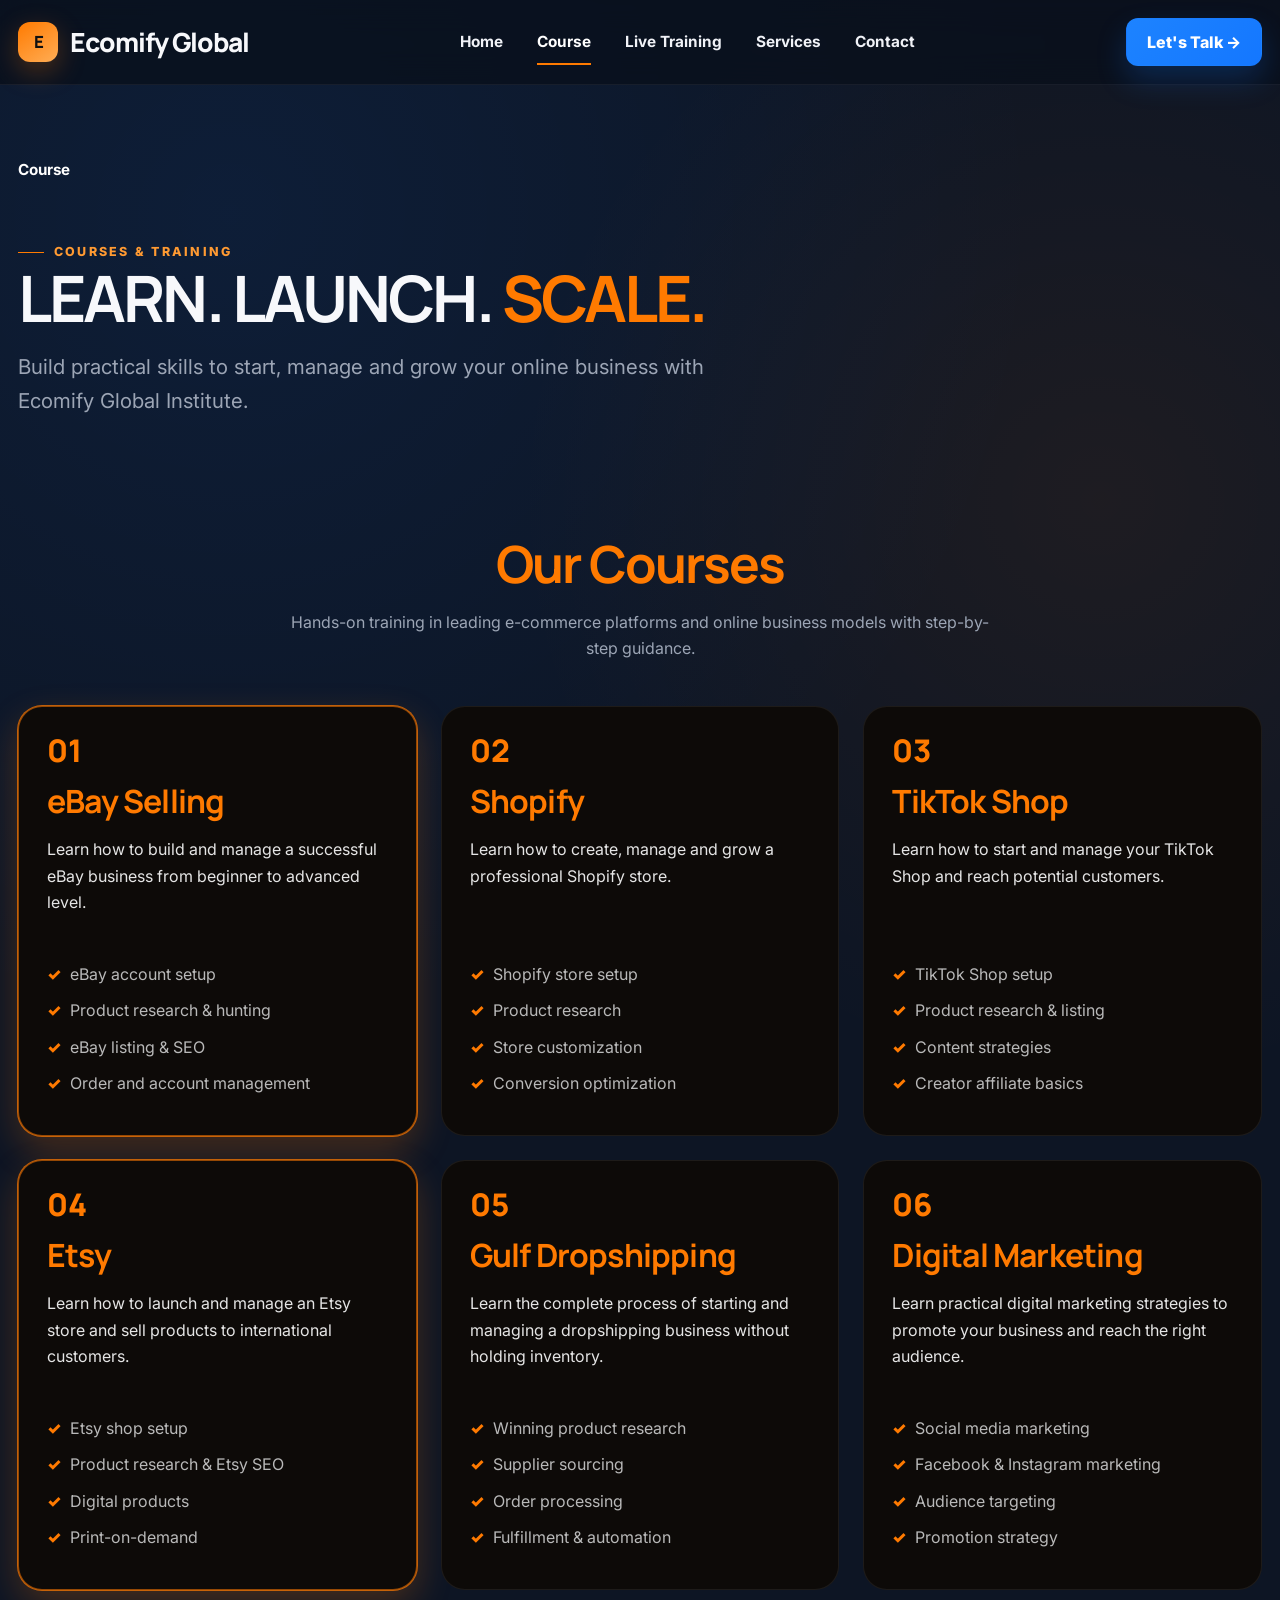
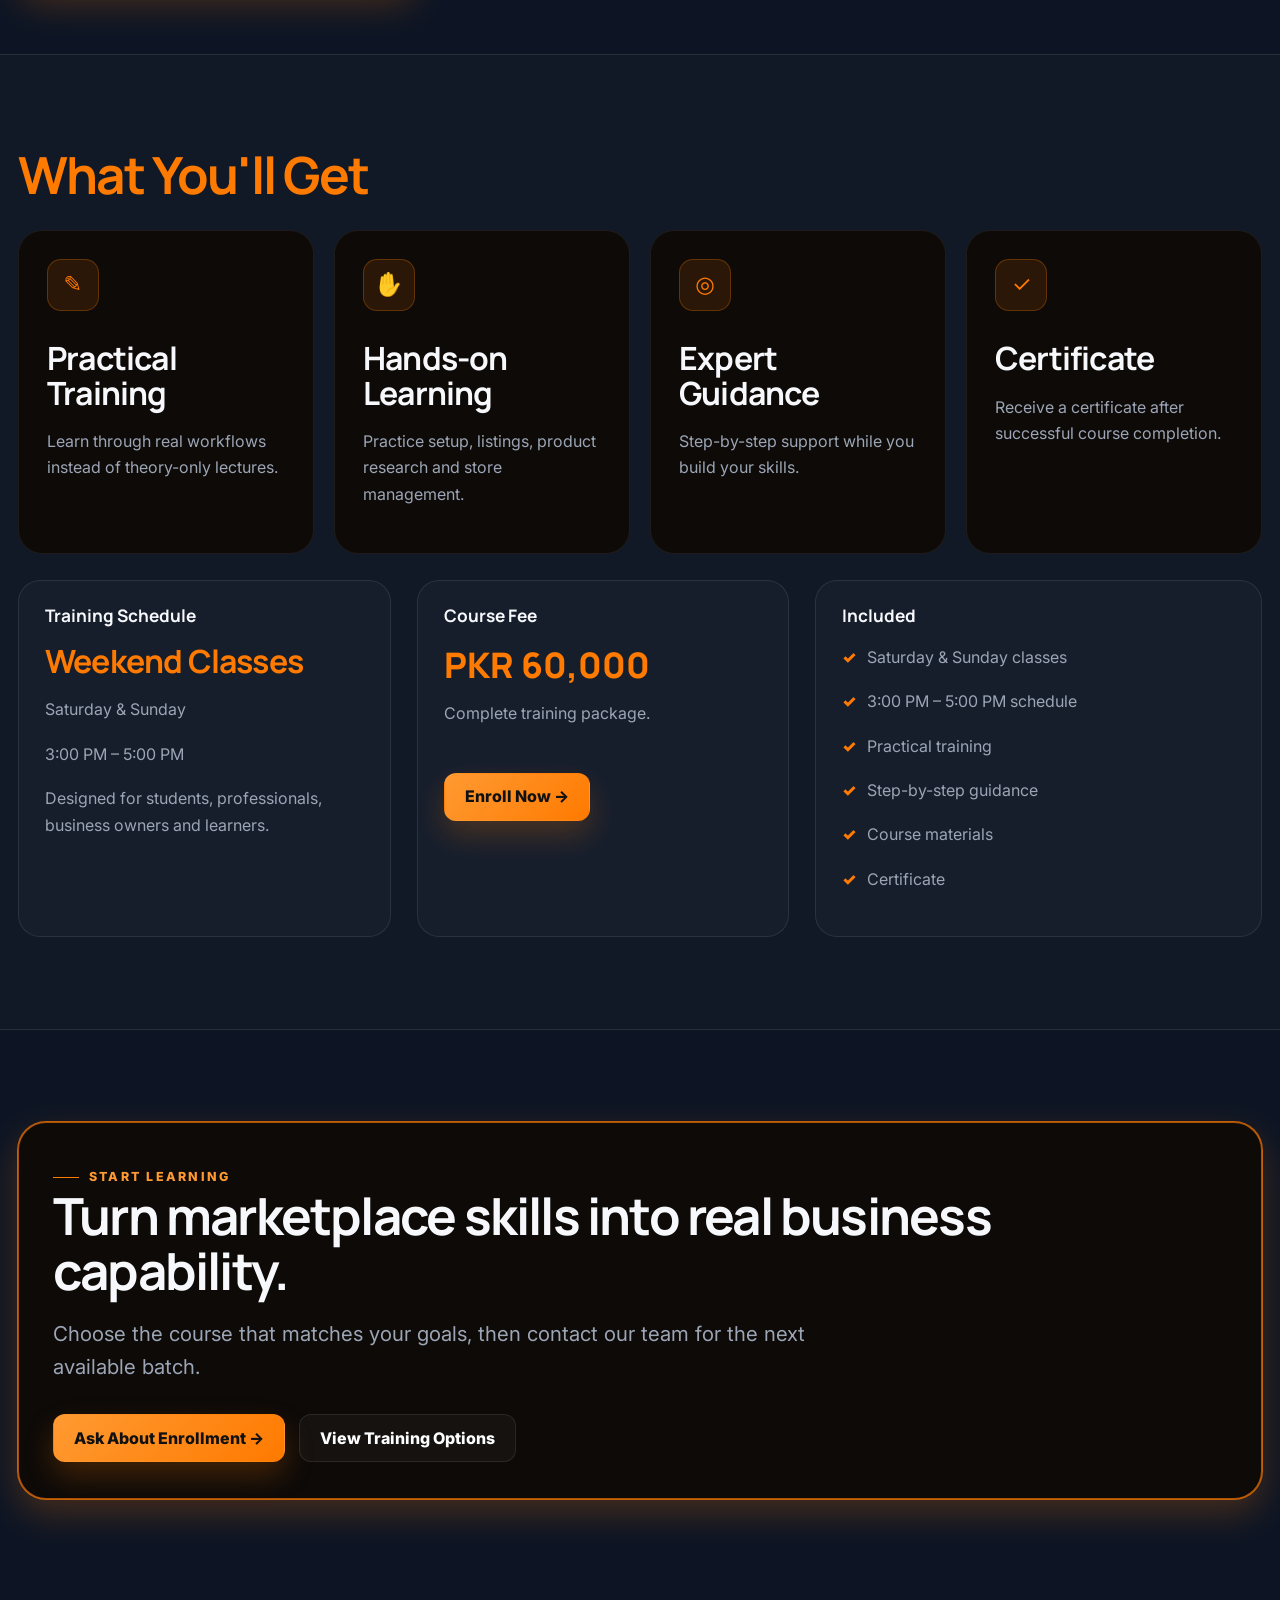
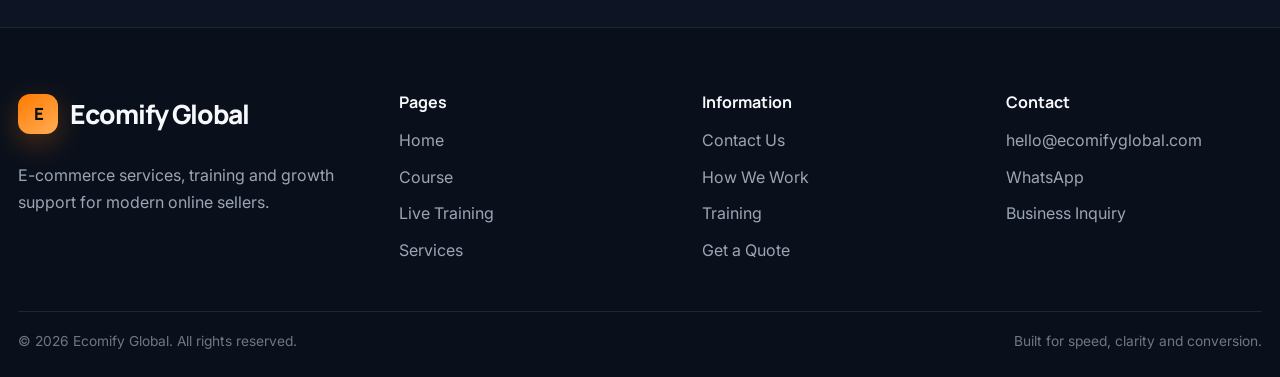
==== course.html @ 3033097c "Redesign Ecomify Global website" ====
<!DOCTYPE html>
<html lang="en">
<head>
  <meta charset="UTF-8" />
  <meta name="viewport" content="width=device-width, initial-scale=1.0" />
  <meta name="description" content="Practical e-commerce courses by Ecomify Global Institute covering eBay, Shopify, TikTok Shop, Etsy, Gulf dropshipping and digital marketing." />
  <title>Courses | Ecomify Global</title>
  <link rel="stylesheet" href="assets/css/style.css" />
</head>
<body>
  <header class="site-header">
    <div class="container navbar">
      <a class="brand" href="index.html"><span class="brand-mark">E</span><span>Ecomify Global</span></a>
      <nav class="nav-links" aria-label="Primary navigation">
        <a href="index.html">Home</a><a href="course.html">Course</a><a href="live-training.html">Live Training</a><a href="services.html">Services</a><a href="contact.html">Contact</a>
      </nav>
      <div class="header-cta"><a class="btn btn-primary" href="contact.html">Let's Talk →</a><button class="menu-toggle" aria-label="Open menu" aria-expanded="false"><span></span><span></span><span></span></button></div>
    </div>
  </header>

  <main>
    <section class="page-hero">
      <div class="container">
        <div class="page-title">Course</div>
        <div class="reveal"><span class="eyebrow">Courses & Training</span><h1>LEARN. LAUNCH. <span class="orange">SCALE.</span></h1><p class="lead">Build practical skills to start, manage and grow your online business with Ecomify Global Institute.</p></div>
      </div>
    </section>

    <section class="section tight">
      <div class="container">
        <div class="section-copy reveal"><h2 class="orange">Our Courses</h2><p>Hands-on training in leading e-commerce platforms and online business models with step-by-step guidance.</p></div>
        <div class="course-grid mt-3">
          <article class="course-card featured reveal"><div class="course-no">01</div><h3>eBay Selling</h3><p>Learn how to build and manage a successful eBay business from beginner to advanced level.</p><ul><li>eBay account setup</li><li>Product research & hunting</li><li>eBay listing & SEO</li><li>Order and account management</li></ul></article>
          <article class="course-card reveal"><div class="course-no">02</div><h3>Shopify</h3><p>Learn how to create, manage and grow a professional Shopify store.</p><ul><li>Shopify store setup</li><li>Product research</li><li>Store customization</li><li>Conversion optimization</li></ul></article>
          <article class="course-card reveal"><div class="course-no">03</div><h3>TikTok Shop</h3><p>Learn how to start and manage your TikTok Shop and reach potential customers.</p><ul><li>TikTok Shop setup</li><li>Product research & listing</li><li>Content strategies</li><li>Creator affiliate basics</li></ul></article>
          <article class="course-card featured reveal"><div class="course-no">04</div><h3>Etsy</h3><p>Learn how to launch and manage an Etsy store and sell products to international customers.</p><ul><li>Etsy shop setup</li><li>Product research & Etsy SEO</li><li>Digital products</li><li>Print-on-demand</li></ul></article>
          <article class="course-card reveal"><div class="course-no">05</div><h3>Gulf Dropshipping</h3><p>Learn the complete process of starting and managing a dropshipping business without holding inventory.</p><ul><li>Winning product research</li><li>Supplier sourcing</li><li>Order processing</li><li>Fulfillment & automation</li></ul></article>
          <article class="course-card reveal"><div class="course-no">06</div><h3>Digital Marketing</h3><p>Learn practical digital marketing strategies to promote your business and reach the right audience.</p><ul><li>Social media marketing</li><li>Facebook & Instagram marketing</li><li>Audience targeting</li><li>Promotion strategy</li></ul></article>
        </div>
      </div>
    </section>

    <section class="section soft">
      <div class="container">
        <div class="reveal"><h2 class="orange">What You'll Get</h2></div>
        <div class="benefit-grid mt-2">
          <article class="benefit-card reveal"><div class="card-icon">✎</div><h3>Practical Training</h3><p>Learn through real workflows instead of theory-only lectures.</p></article>
          <article class="benefit-card reveal"><div class="card-icon">✋</div><h3>Hands-on Learning</h3><p>Practice setup, listings, product research and store management.</p></article>
          <article class="benefit-card reveal"><div class="card-icon">◎</div><h3>Expert Guidance</h3><p>Step-by-step support while you build your skills.</p></article>
          <article class="benefit-card reveal"><div class="card-icon">✓</div><h3>Certificate</h3><p>Receive a certificate after successful course completion.</p></article>
        </div>

        <div class="training-summary">
          <div class="summary-block reveal"><h4>Training Schedule</h4><h3 class="orange">Weekend Classes</h3><p>Saturday & Sunday</p><p>3:00 PM – 5:00 PM</p><p>Designed for students, professionals, business owners and learners.</p></div>
          <div class="summary-block reveal"><h4>Course Fee</h4><strong class="price">PKR 60,000</strong><p>Complete training package.</p><a class="btn btn-orange mt-2" href="contact.html">Enroll Now →</a></div>
          <div class="summary-block reveal"><h4>Included</h4><ul class="summary-list"><li>Saturday & Sunday classes</li><li>3:00 PM – 5:00 PM schedule</li><li>Practical training</li><li>Step-by-step guidance</li><li>Course materials</li><li>Certificate</li></ul></div>
        </div>
      </div>
    </section>

    <section class="section">
      <div class="container service-intro reveal"><span class="eyebrow">Start Learning</span><h2>Turn marketplace skills into real business capability.</h2><p class="lead">Choose the course that matches your goals, then contact our team for the next available batch.</p><div class="hero-actions"><a class="btn btn-orange" href="contact.html">Ask About Enrollment →</a><a class="btn btn-ghost" href="live-training.html">View Training Options</a></div></div>
    </section>
  </main>

  <footer class="site-footer"><div class="container"><div class="footer-grid"><div class="footer-brand"><a class="brand" href="index.html"><span class="brand-mark">E</span><span>Ecomify Global</span></a><p class="mt-2">E-commerce services, training and growth support for modern online sellers.</p></div><div><h4 class="footer-title">Pages</h4><div class="footer-links"><a href="index.html">Home</a><a href="course.html">Course</a><a href="live-training.html">Live Training</a><a href="services.html">Services</a></div></div><div><h4 class="footer-title">Information</h4><div class="footer-links"><a href="contact.html">Contact Us</a><a href="services.html">How We Work</a><a href="course.html">Training</a><a href="contact.html">Get a Quote</a></div></div><div><h4 class="footer-title">Contact</h4><div class="footer-links"><a data-email href="#">hello@ecomifyglobal.com</a><a data-whatsapp href="#">WhatsApp</a><a href="contact.html">Business Inquiry</a></div></div></div><div class="footer-bottom"><span>© <span data-year></span> Ecomify Global. All rights reserved.</span><span>Built for speed, clarity and conversion.</span></div></div></footer>
  <button class="back-top" aria-label="Back to top">↑</button>
  <script src="assets/js/script.js"></script>
</body>
</html>
---- assets/css/style.css ----
@import url('https://fonts.googleapis.com/css2?family=Inter:wght@400;500;600;700;800&family=Manrope:wght@500;600;700;800&display=swap');

:root {
  --bg: #0d1524;
  --bg-2: #111b2d;
  --surface: #141e31;
  --surface-2: #0f0c09;
  --surface-3: #1d2637;
  --text: #f7f8fb;
  --muted: #9ca5b5;
  --muted-2: #6f7785;
  --line: rgba(255, 255, 255, 0.09);
  --orange: #ff7a00;
  --orange-2: #ff9a32;
  --blue: #1477ff;
  --blue-2: #0f5fd5;
  --success: #24c875;
  --radius: 26px;
  --radius-sm: 16px;
  --shadow: 0 22px 60px rgba(0, 0, 0, 0.28);
  --glow: 0 0 0 1px rgba(255,122,0,.72), 0 14px 36px rgba(255,122,0,.24);
  --max: 1280px;
}

* { box-sizing: border-box; }
html { scroll-behavior: smooth; }
body {
  margin: 0;
  font-family: 'Inter', system-ui, -apple-system, BlinkMacSystemFont, 'Segoe UI', sans-serif;
  color: var(--text);
  background:
    radial-gradient(circle at 18% 6%, rgba(20,119,255,.09), transparent 23%),
    radial-gradient(circle at 86% 14%, rgba(255,122,0,.07), transparent 18%),
    var(--bg);
  line-height: 1.65;
  overflow-x: hidden;
}

body.menu-open { overflow: hidden; }
img { max-width: 100%; display: block; }
a { color: inherit; text-decoration: none; }
button, input, textarea, select { font: inherit; }
button { cursor: pointer; }

::selection { background: var(--orange); color: #111; }

.container { width: min(calc(100% - 36px), var(--max)); margin: 0 auto; }
.section { padding: 92px 0; position: relative; }
.section.tight { padding: 64px 0; }
.section.dark { background: #0a0b0d; }
.section.soft { background: rgba(255,255,255,.015); border-block: 1px solid var(--line); }

.eyebrow {
  display: inline-flex;
  align-items: center;
  gap: 10px;
  color: var(--orange-2);
  text-transform: uppercase;
  letter-spacing: .18em;
  font-weight: 800;
  font-size: .78rem;
}
.eyebrow::before { content: ''; width: 26px; height: 1px; background: var(--orange); }

h1,h2,h3,h4 { font-family: 'Manrope', sans-serif; margin: 0 0 18px; line-height: 1.08; }
h1 { font-size: clamp(3rem, 6vw, 6rem); letter-spacing: -.045em; }
h2 { font-size: clamp(2.25rem, 4vw, 4.3rem); letter-spacing: -.035em; }
h3 { font-size: clamp(1.5rem, 2.5vw, 2.3rem); letter-spacing: -.025em; }
h4 { font-size: 1.08rem; }
p { margin: 0 0 18px; color: var(--muted); }
.lead { font-size: clamp(1.05rem, 1.6vw, 1.35rem); max-width: 760px; }
.section-copy { max-width: 720px; margin: 0 auto; text-align: center; }
.section-copy p { margin-inline: auto; }
.section-copy .eyebrow { margin-bottom: 18px; }

/* Header */
.site-header {
  position: sticky;
  top: 0;
  z-index: 1000;
  backdrop-filter: blur(16px);
  background: rgba(9, 16, 28, .78);
  border-bottom: 1px solid rgba(255,255,255,.055);
}
.navbar {
  min-height: 84px;
  display: flex;
  align-items: center;
  justify-content: space-between;
  gap: 28px;
}
.brand { display: inline-flex; align-items: center; gap: 12px; font: 800 1.65rem/1 'Manrope', sans-serif; letter-spacing: -.04em; }
.brand-mark {
  width: 40px; height: 40px; border-radius: 12px;
  display: grid; place-items: center;
  background: linear-gradient(145deg, var(--orange), #ffad55);
  color: #101010; font-size: 1.05rem; font-weight: 900;
  box-shadow: 0 9px 28px rgba(255,122,0,.28);
}
.nav-links { display: flex; align-items: center; gap: 34px; }
.nav-links a { color: #f0f2f7; font-weight: 700; font-size: .96rem; position: relative; }
.nav-links a::after {
  content:''; position:absolute; left:0; right:100%; bottom:-10px; height:2px; background:var(--orange); transition:.25s ease;
}
.nav-links a:hover::after, .nav-links a.active::after { right:0; }
.nav-links a.active { color: #fff; }
.header-cta { display:flex; align-items:center; gap:12px; }
.menu-toggle { display:none; width:44px; height:44px; border-radius:12px; border:1px solid var(--line); background:rgba(255,255,255,.04); color:#fff; }
.menu-toggle span { display:block; width:20px; height:2px; background:#fff; margin:4px auto; transition:.25s; }

.btn {
  min-height: 48px;
  padding: 0 20px;
  border-radius: 12px;
  border: 1px solid transparent;
  display: inline-flex;
  align-items: center;
  justify-content: center;
  gap: 10px;
  font-weight: 800;
  transition: transform .2s ease, box-shadow .2s ease, border-color .2s ease, background .2s ease;
}
.btn:hover { transform: translateY(-2px); }
.btn-primary { background: linear-gradient(135deg, #1d83ff, var(--blue)); color: #fff; box-shadow: 0 14px 30px rgba(20,119,255,.22); }
.btn-primary:hover { box-shadow: 0 18px 36px rgba(20,119,255,.3); }
.btn-orange { background: linear-gradient(135deg, var(--orange-2), var(--orange)); color:#111; box-shadow: 0 14px 30px rgba(255,122,0,.22); }
.btn-ghost { border-color: var(--line); background: rgba(255,255,255,.035); color:#fff; }
.btn-ghost:hover { border-color: rgba(255,122,0,.45); }

/* Hero */
.hero { padding: 96px 0 84px; position: relative; overflow: hidden; }
.hero::before {
  content:''; position:absolute; inset:auto -8% 12% auto; width:420px; height:420px; border-radius:50%;
  background: radial-gradient(circle, rgba(255,122,0,.16), rgba(255,122,0,0) 68%); pointer-events:none;
}
.hero-grid { display:grid; grid-template-columns: 1.05fr .95fr; align-items:center; gap:60px; }
.hero h1 span { color: var(--orange); }
.hero-actions { display:flex; flex-wrap:wrap; gap:14px; margin-top:30px; }
.hero-badges { display:flex; flex-wrap:wrap; gap:12px; margin-top:30px; }
.pill { border:1px solid var(--line); background:rgba(255,255,255,.035); border-radius:999px; padding:8px 13px; color:#cfd5df; font-size:.88rem; }
.hero-visual {
  position:relative; min-height:500px; border-radius:32px; overflow:hidden;
  background: linear-gradient(145deg, #111a29 0%, #0b1019 65%, #17100a 100%);
  border:1px solid rgba(255,255,255,.08); box-shadow:var(--shadow);
}
.hero-visual::after { content:''; position:absolute; inset:auto auto -120px -100px; width:320px; height:320px; background:radial-gradient(circle, rgba(20,119,255,.28), transparent 66%); }
.dashboard-shell { position:absolute; inset:48px 42px; border-radius:20px; background:#08111f; border:1px solid rgba(255,255,255,.08); padding:18px; transform:perspective(900px) rotateY(-6deg) rotateX(2deg); box-shadow:0 28px 70px rgba(0,0,0,.45); }
.dash-top { display:flex; align-items:center; justify-content:space-between; gap:12px; margin-bottom:18px; }
.dots { display:flex; gap:6px; }.dots i { width:7px; height:7px; border-radius:50%; background:#26354b; }.dots i:first-child{background:var(--orange)}
.dash-search { width:50%; height:28px; border-radius:8px; background:#0d1b2d; }
.dash-grid { display:grid; grid-template-columns: repeat(4,1fr); gap:10px; margin-bottom:12px; }
.metric { background:#0d1b2d; border:1px solid rgba(255,255,255,.05); border-radius:12px; padding:12px; }
.metric b { display:block; font-size:1rem; margin-bottom:5px; }.metric small{color:#7f8da3;font-size:.7rem}.metric strong{font-size:1.4rem}.metric:nth-child(1) strong{color:#ffb056}.metric:nth-child(2) strong{color:#58a1ff}.metric:nth-child(3) strong{color:#be82ff}.metric:nth-child(4) strong{color:#54d999}
.chart-row { display:grid; grid-template-columns:1.5fr .9fr; gap:12px; }
.chart-panel { background:#0d1b2d; border:1px solid rgba(255,255,255,.05); border-radius:14px; min-height:160px; padding:16px; position:relative; overflow:hidden; }
.bars { display:flex; align-items:flex-end; gap:8px; height:110px; padding-top:15px; }
.bars span { width:100%; border-radius:6px 6px 0 0; background:linear-gradient(180deg, #ff9f35, #7e4719); opacity:.94; }
.bars span:nth-child(1){height:34%}.bars span:nth-child(2){height:48%}.bars span:nth-child(3){height:60%}.bars span:nth-child(4){height:42%}.bars span:nth-child(5){height:78%}.bars span:nth-child(6){height:68%}.bars span:nth-child(7){height:88%}.bars span:nth-child(8){height:72%}
.ring { width:104px; height:104px; margin:20px auto 0; border-radius:50%; background:conic-gradient(var(--blue) 0 58%, var(--orange) 58% 78%, #26354b 78%); display:grid; place-items:center; }
.ring::after { content:'76%'; width:72px; height:72px; border-radius:50%; background:#0d1b2d; display:grid; place-items:center; font-weight:800; }

/* Cards and grids */
.grid-2 { display:grid; grid-template-columns:repeat(2,1fr); gap:26px; }
.grid-3 { display:grid; grid-template-columns:repeat(3,1fr); gap:24px; }
.grid-4 { display:grid; grid-template-columns:repeat(4,1fr); gap:22px; }
.card { border:1px solid rgba(255,255,255,.075); background:rgba(13,16,21,.72); border-radius:var(--radius); padding:28px; box-shadow:0 12px 34px rgba(0,0,0,.16); transition:.28s ease; }
.card:hover { transform:translateY(-6px); border-color:rgba(255,122,0,.34); }
.card.glow { box-shadow:var(--glow); border-color:rgba(255,122,0,.6); }
.card-icon { width:52px; height:52px; border-radius:14px; background:rgba(255,122,0,.12); border:1px solid rgba(255,122,0,.28); display:grid; place-items:center; color:var(--orange); font-size:1.4rem; margin-bottom:22px; }
.card-num { color:var(--orange); font-weight:900; font-size:1.85rem; font-family:'Manrope',sans-serif; }

/* Stats */
.stats-row { display:grid; grid-template-columns:repeat(3,1fr); gap:18px; margin-top:28px; }
.stat-box { background:linear-gradient(145deg,#0a3a58,#0b3048); border:1px solid rgba(20,119,255,.45); border-radius:16px; padding:28px 20px; text-align:center; }
.stat-box strong { font:800 2.25rem/1 'Manrope', sans-serif; display:block; margin-bottom:8px; }.stat-box span{color:#dce5ef}

/* Services */
.service-intro {
  background:#0d0a08; border:1px solid rgba(255,122,0,.65); border-radius:28px; padding:36px 34px; box-shadow:var(--glow); margin-bottom:36px;
}
.service-columns { display:grid; grid-template-columns:repeat(3,1fr); gap:42px 44px; }
.service-col h3 { font-size:2rem; margin-bottom:14px; }
.check-list { list-style:none; padding:0; margin:26px 0 0; }
.check-list li { position:relative; padding-left:24px; margin:9px 0; color:#e7e9ee; }
.check-list li::before { content:''; width:10px; height:10px; background:var(--orange); border-radius:50%; position:absolute; left:0; top:.55em; box-shadow:0 0 14px rgba(255,122,0,.3); }
.process-grid { display:grid; grid-template-columns:repeat(4,1fr); gap:20px; margin-top:48px; }
.process-card { min-height:190px; background:#0b0908; border:1px solid rgba(255,255,255,.08); border-radius:24px; padding:24px; }
.process-card.featured { box-shadow:var(--glow); border-color:rgba(255,122,0,.52); }

/* Course cards */
.course-grid { display:grid; grid-template-columns:repeat(3,1fr); gap:24px; }
.course-card { min-height:430px; display:flex; flex-direction:column; background:#0d0a08; border:1px solid rgba(255,255,255,.07); border-radius:24px; padding:28px; }
.course-card.featured { box-shadow:var(--glow); border-color:rgba(255,122,0,.56); }
.course-card .course-no { color:var(--orange); font:800 1.95rem/1 'Manrope',sans-serif; margin-bottom:18px; }
.course-card h3 { color:var(--orange); font-size:2rem; }
.course-card p { color:#e5e5e5; margin-bottom:22px; }
.course-card ul { list-style:none; padding:0; margin:auto 0 0; }
.course-card li { color:#b9b9b9; margin:10px 0; padding-left:23px; position:relative; }
.course-card li::before { content:'✓'; position:absolute; left:0; color:var(--orange); font-weight:900; }
.benefit-grid { display:grid; grid-template-columns:repeat(4,1fr); gap:20px; }
.benefit-card { background:#0d0a08; border:1px solid rgba(255,255,255,.07); border-radius:24px; padding:28px; min-height:190px; }
.benefit-card .card-icon { margin-bottom:30px; }
.training-summary { display:grid; grid-template-columns:1fr 1fr 1.2fr; gap:26px; margin-top:26px; }
.summary-block { padding:26px; border-radius:22px; background:rgba(255,255,255,.025); border:1px solid var(--line); }
.summary-block strong.price { display:block; color:var(--orange); font:800 2.2rem/1.2 'Manrope',sans-serif; margin:12px 0 14px; }
.summary-list { list-style:none; padding:0; margin:0; }
.summary-list li { margin:18px 0; color:var(--muted); position:relative; padding-left:25px; }.summary-list li::before{content:'✓';position:absolute;left:0;color:var(--orange);font-weight:900}

/* Live training */
.training-hero-box { background:#070707; border:1px solid rgba(255,255,255,.08); border-radius:24px; padding:22px 28px; box-shadow:0 18px 44px rgba(0,0,0,.2); margin-top:40px; }
.training-hero-box h2 { color:var(--orange); font-size:clamp(2rem,4vw,3.6rem); max-width:700px; margin:0; }
.price-grid { display:grid; grid-template-columns:repeat(3,1fr); gap:20px; margin-top:34px; }
.price-card { min-height:400px; display:flex; flex-direction:column; background:#0d0a08; border:1px solid rgba(255,255,255,.08); border-radius:24px; padding:28px; }
.price-card.featured { box-shadow:var(--glow); border-color:rgba(255,122,0,.56); }
.price-card .type { color:#b2b2b2; margin-bottom:22px; }.price-card h3{color:var(--orange);font-size:2rem}.price-card p{color:#cacaca}.price-card .amount{margin-top:auto;color:var(--orange);font:800 2rem/1.2 'Manrope',sans-serif}

/* Team */
.team-grid { display:grid; grid-template-columns:repeat(4,1fr); gap:22px; margin-top:40px; }
.team-card { background:#2b2b2b; border-radius:20px; overflow:hidden; border:1px solid rgba(255,255,255,.06); text-align:center; }
.team-avatar { width:100%; aspect-ratio:4/3; display:grid; place-items:center; font:800 clamp(2.4rem,5vw,4.5rem)/1 'Manrope',sans-serif; letter-spacing:-.05em; color:rgba(255,255,255,.92); background:radial-gradient(circle at 50% 35%,rgba(255,255,255,.10),transparent 24%),linear-gradient(145deg,#0a4668,#062d44); }
.team-card:nth-child(even) .team-avatar { background:radial-gradient(circle at 50% 35%,rgba(255,255,255,.08),transparent 24%),linear-gradient(145deg,#3a3a3a,#232323); }
.team-card .team-body { padding:22px; }
.team-card:nth-child(odd) { background:#073854; }
.team-card h4 { font-size:1.15rem; margin-bottom:4px; }.team-card p{margin:0;color:#e7e7e7}

/* Portfolio */
.portfolio-grid { display:grid; grid-template-columns:repeat(3,1fr); gap:26px; margin-top:36px; }
.portfolio-card { background:#07111f; border:1px solid rgba(255,255,255,.08); border-radius:22px; overflow:hidden; }
.portfolio-shot { aspect-ratio: 4/3; background:linear-gradient(145deg,#081522,#0b1725); padding:18px; position:relative; overflow:hidden; }
.portfolio-shot::before { content:''; position:absolute; inset:18px; border-radius:14px; background:
 linear-gradient(rgba(255,255,255,.05),rgba(255,255,255,.05)) 0 0/100% 12% no-repeat,
 linear-gradient(90deg,#101d31 18%,transparent 18%) 0 0/100% 100% no-repeat,
 radial-gradient(circle at 65% 28%,rgba(20,119,255,.24),transparent 18%),
 radial-gradient(circle at 65% 74%,rgba(255,122,0,.18),transparent 22%),
 #07101c; border:1px solid rgba(255,255,255,.06); }
.portfolio-shot .mini-panels { position:absolute; inset:30% 8% 12% 26%; display:grid; grid-template-columns:repeat(2,1fr); gap:8px; }
.portfolio-shot .mini-panels span { border-radius:10px; background:linear-gradient(145deg,#0f2139,#112a47); border:1px solid rgba(255,255,255,.05); }
.portfolio-meta { background:var(--blue); padding:20px; display:flex; align-items:center; justify-content:space-between; gap:15px; }
.portfolio-meta strong { font-size:1.15rem; }.portfolio-meta span{font-size:.84rem;text-transform:uppercase;letter-spacing:.1em}
.circle-arrow { width:46px; height:46px; background:#fff; color:var(--blue); border-radius:50%; display:grid; place-items:center; font-size:1.3rem; font-weight:900; }

/* Why choose */
.why-grid { display:grid; grid-template-columns:1.05fr .95fr; gap:60px; align-items:center; }
.feature-line { display:grid; grid-template-columns:48px 1fr; gap:16px; padding:22px 0; border-bottom:1px solid rgba(255,255,255,.25); }.feature-line:last-child{border-bottom:0}.feature-line .small-icon{width:42px;height:42px;border-radius:11px;background:var(--orange);color:#111;display:grid;place-items:center;font-weight:900}.feature-line h4{color:var(--orange);margin:0 0 4px}.feature-line p{color:#f2f2f2;margin:0}
.portrait-panel { min-height:520px; position:relative; border-radius:28px; overflow:hidden; background:radial-gradient(circle at 50% 48%,rgba(20,119,255,.23),transparent 30%),linear-gradient(145deg,#101820,#101010); border:1px solid rgba(255,255,255,.06); }
.portrait-placeholder { position:absolute; inset:9% 9% 0; border-radius:26px 26px 0 0; background:radial-gradient(circle at 50% 28%,rgba(255,122,0,.20),transparent 16%),linear-gradient(160deg,#17354f 0%,#101821 48%,#15100d 100%); border:1px solid rgba(255,255,255,.08); display:grid; place-items:center; overflow:hidden; }
.portrait-placeholder::before { content:'EG'; font:800 clamp(5rem,12vw,10rem)/1 'Manrope',sans-serif; letter-spacing:-.08em; color:rgba(255,255,255,.12); }
.portrait-placeholder::after { content:'E-COMMERCE • TRAINING • GROWTH'; position:absolute; bottom:26px; left:26px; right:26px; color:rgba(255,255,255,.65); font-size:.75rem; font-weight:800; letter-spacing:.14em; text-align:center; }

/* Contact */
.contact-grid { display:grid; grid-template-columns:.9fr 1.1fr; gap:38px; align-items:start; }
.contact-panel { background:#0b0f16; border:1px solid rgba(255,255,255,.08); border-radius:26px; padding:32px; }
.contact-cards { display:grid; gap:14px; margin-top:26px; }
.contact-item { display:grid; grid-template-columns:44px 1fr; gap:14px; align-items:center; padding:16px; background:rgba(255,255,255,.025); border:1px solid var(--line); border-radius:14px; }
.contact-item .icon { width:44px; height:44px; border-radius:12px; display:grid; place-items:center; background:rgba(255,122,0,.12); color:var(--orange); }.contact-item small{display:block;color:var(--muted-2);text-transform:uppercase;letter-spacing:.08em}.contact-item strong{font-size:.98rem}
.form-grid { display:grid; grid-template-columns:1fr 1fr; gap:18px; }
.field { display:grid; gap:8px; }.field.full{grid-column:1/-1}.field label{font-weight:700;color:#f5f5f5}.field input,.field textarea,.field select{width:100%;border:1px solid rgba(255,255,255,.12);background:#14100d;color:#fff;border-radius:12px;padding:14px 15px;outline:none;transition:.2s}.field textarea{min-height:150px;resize:vertical}.field input:focus,.field textarea:focus,.field select:focus{border-color:rgba(255,122,0,.8);box-shadow:0 0 0 3px rgba(255,122,0,.1)}.form-note{font-size:.84rem;color:var(--muted-2);margin-top:12px}.form-status{margin-top:14px;padding:12px 14px;border-radius:12px;display:none}.form-status.show{display:block}.form-status.success{background:rgba(36,200,117,.12);border:1px solid rgba(36,200,117,.35);color:#b6f7d4}.form-status.error{background:rgba(255,90,90,.12);border:1px solid rgba(255,90,90,.35);color:#ffd0d0}

/* Footer */
.site-footer { background:#0a101b; border-top:1px solid var(--line); padding:66px 0 24px; }
.footer-grid { display:grid; grid-template-columns:1.3fr repeat(3,1fr); gap:48px; }
.footer-brand p{max-width:360px}.footer-title{font-size:1rem;margin-bottom:16px}.footer-links{display:grid;gap:10px}.footer-links a{color:var(--muted)}.footer-links a:hover{color:var(--orange)}.footer-bottom{margin-top:48px;padding-top:18px;border-top:1px solid var(--line);display:flex;justify-content:space-between;gap:20px;color:var(--muted-2);font-size:.86rem}

/* Utility */
.orange { color: var(--orange); }
.text-white { color:#fff; }
.center { text-align:center; }
.mt-1 { margin-top:14px; }.mt-2 { margin-top:28px; }.mt-3 { margin-top:44px; }
.page-hero { padding:72px 0 36px; }.page-hero h1{font-size:clamp(2.8rem,5vw,5rem);max-width:900px}.page-title{font-size:.95rem;color:#fff;font-weight:700;margin-bottom:52px}
.divider { height:1px; background:var(--line); margin:30px 0; }
.reveal { opacity:0; transform:translateY(22px); transition:opacity .65s ease, transform .65s ease; }.reveal.visible{opacity:1;transform:none}
.back-top { position:fixed; right:22px; bottom:22px; width:46px; height:46px; border:1px solid var(--line); background:rgba(10,15,24,.88); backdrop-filter:blur(10px); color:#fff; border-radius:50%; display:grid; place-items:center; z-index:50; opacity:0; pointer-events:none; transform:translateY(10px); transition:.2s; }.back-top.show{opacity:1;pointer-events:auto;transform:none}.back-top:hover{border-color:var(--orange);color:var(--orange)}

@media (max-width: 1080px) {
  .nav-links { gap:20px; }
  .hero-grid,.why-grid,.contact-grid { grid-template-columns:1fr; }
  .hero-visual { min-height:460px; }
  .service-columns,.course-grid,.portfolio-grid { grid-template-columns:repeat(2,1fr); }
  .team-grid,.benefit-grid { grid-template-columns:repeat(2,1fr); }
  .price-grid { grid-template-columns:1fr; }
  .training-summary { grid-template-columns:1fr 1fr; }.training-summary .summary-block:last-child{grid-column:1/-1}
  .footer-grid { grid-template-columns:1.4fr 1fr 1fr; }.footer-grid>div:last-child{grid-column:2/4}
}

@media (max-width: 820px) {
  .navbar { min-height:74px; }
  .nav-links { position:fixed; left:18px; right:18px; top:84px; padding:20px; background:#0b1220; border:1px solid var(--line); border-radius:18px; box-shadow:var(--shadow); display:grid; gap:8px; transform:translateY(-12px); opacity:0; pointer-events:none; transition:.22s ease; }
  .nav-links.open { opacity:1; transform:none; pointer-events:auto; }
  .nav-links a { padding:12px 8px; }.nav-links a::after{display:none}
  .menu-toggle { display:block; }
  .header-cta .btn { display:none; }
  .hero { padding-top:72px; }
  .hero-grid { gap:38px; }
  .dashboard-shell { inset:28px 22px; transform:none; }
  .dash-grid { grid-template-columns:repeat(2,1fr); }
  .chart-row { grid-template-columns:1fr; }.chart-row .chart-panel:last-child{display:none}
  .grid-4,.process-grid { grid-template-columns:repeat(2,1fr); }
  .service-columns { grid-template-columns:1fr; }
  .footer-grid { grid-template-columns:1fr 1fr; }.footer-grid>div:last-child{grid-column:auto}.footer-brand{grid-column:1/-1}
}

@media (max-width: 620px) {
  .container { width:min(calc(100% - 24px), var(--max)); }
  .section { padding:70px 0; }
  .page-hero { padding-top:54px; }
  h1 { font-size:clamp(2.65rem,14vw,4.2rem); }
  h2 { font-size:2.25rem; }
  .hero-visual { min-height:390px; }
  .dashboard-shell { inset:22px 16px; padding:12px; }
  .metric { padding:9px; }.metric strong{font-size:1.1rem}.dash-search{width:62%}
  .service-columns,.course-grid,.portfolio-grid,.team-grid,.benefit-grid,.grid-2,.grid-3,.grid-4,.process-grid,.stats-row,.training-summary,.form-grid { grid-template-columns:1fr; }
  .training-summary .summary-block:last-child,.field.full{grid-column:auto}
  .course-card { min-height:auto; }
  .contact-panel,.service-intro,.card,.price-card,.course-card { padding:22px; }
  .footer-grid { grid-template-columns:1fr; }.footer-brand,.footer-grid>div:last-child{grid-column:auto}
  .footer-bottom { flex-direction:column; }
  .brand { font-size:1.35rem; }.brand-mark{width:36px;height:36px}
  .hero-actions .btn { width:100%; }
}
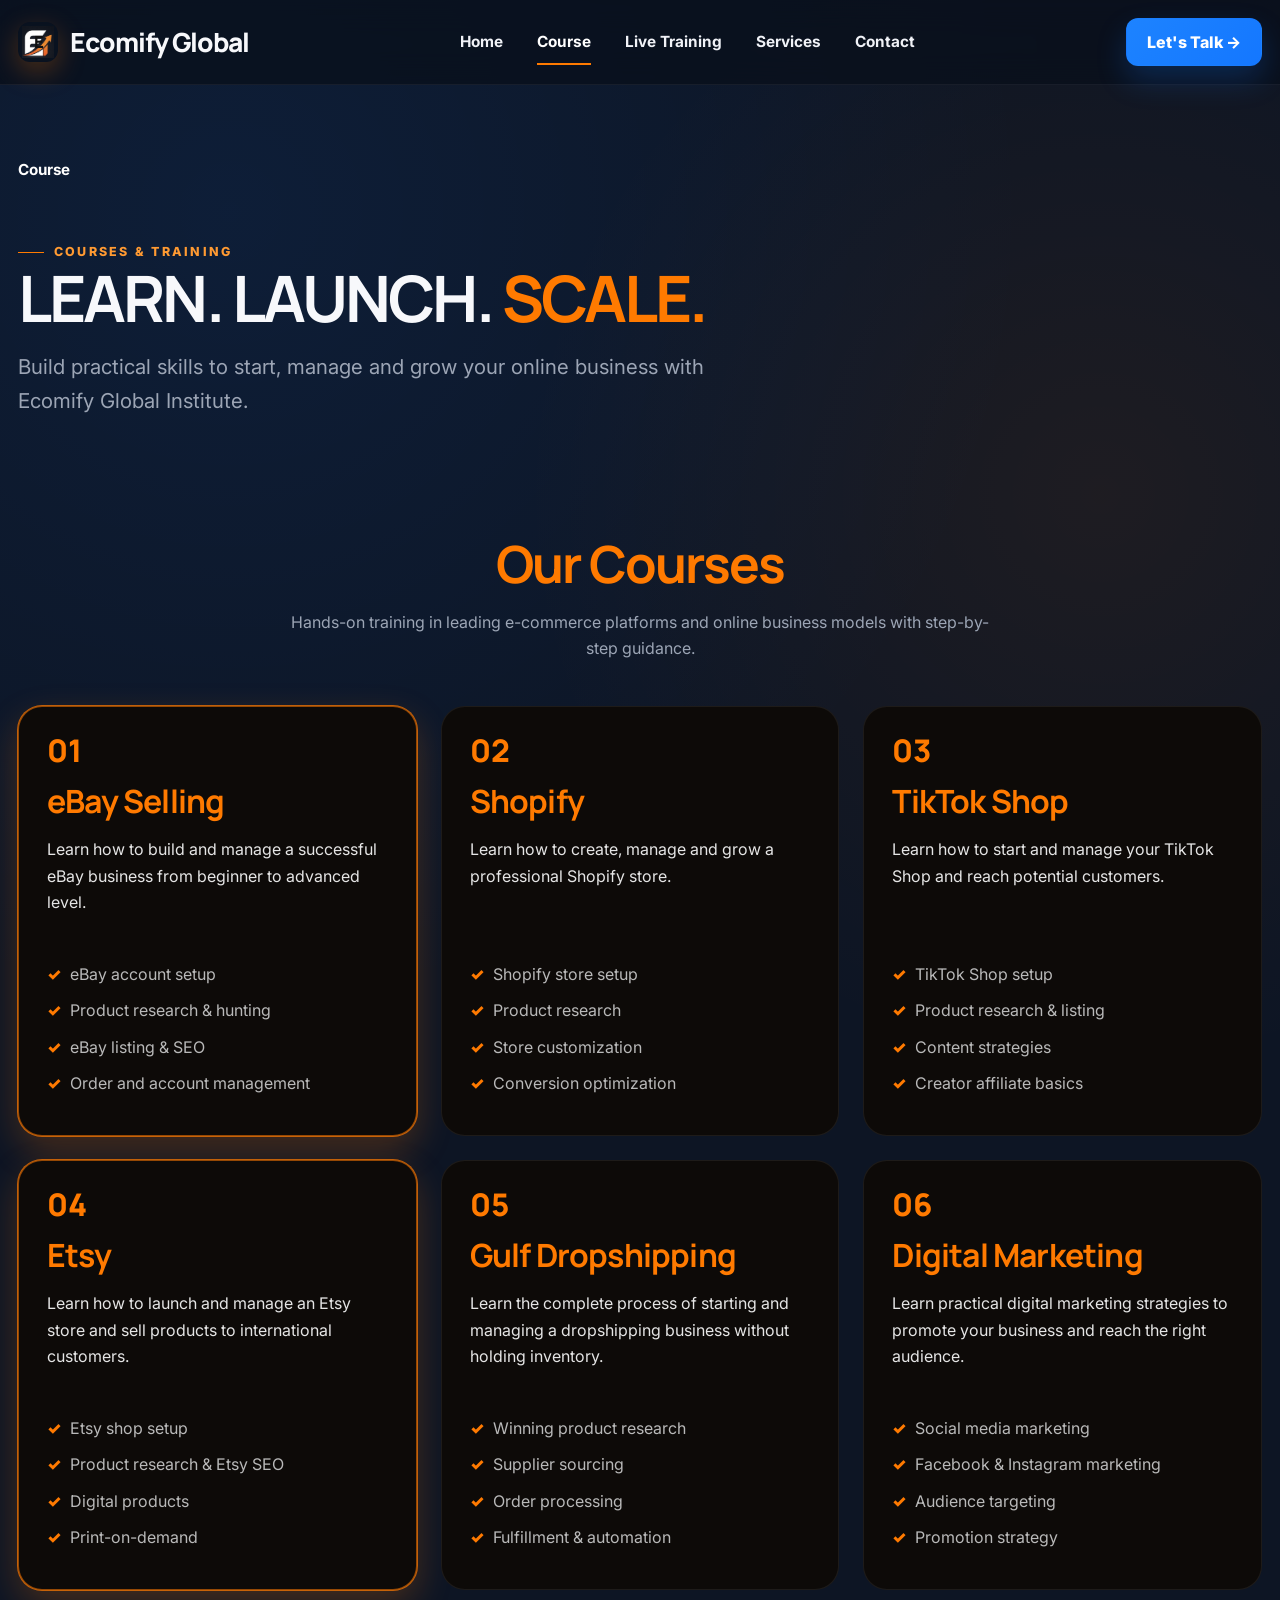
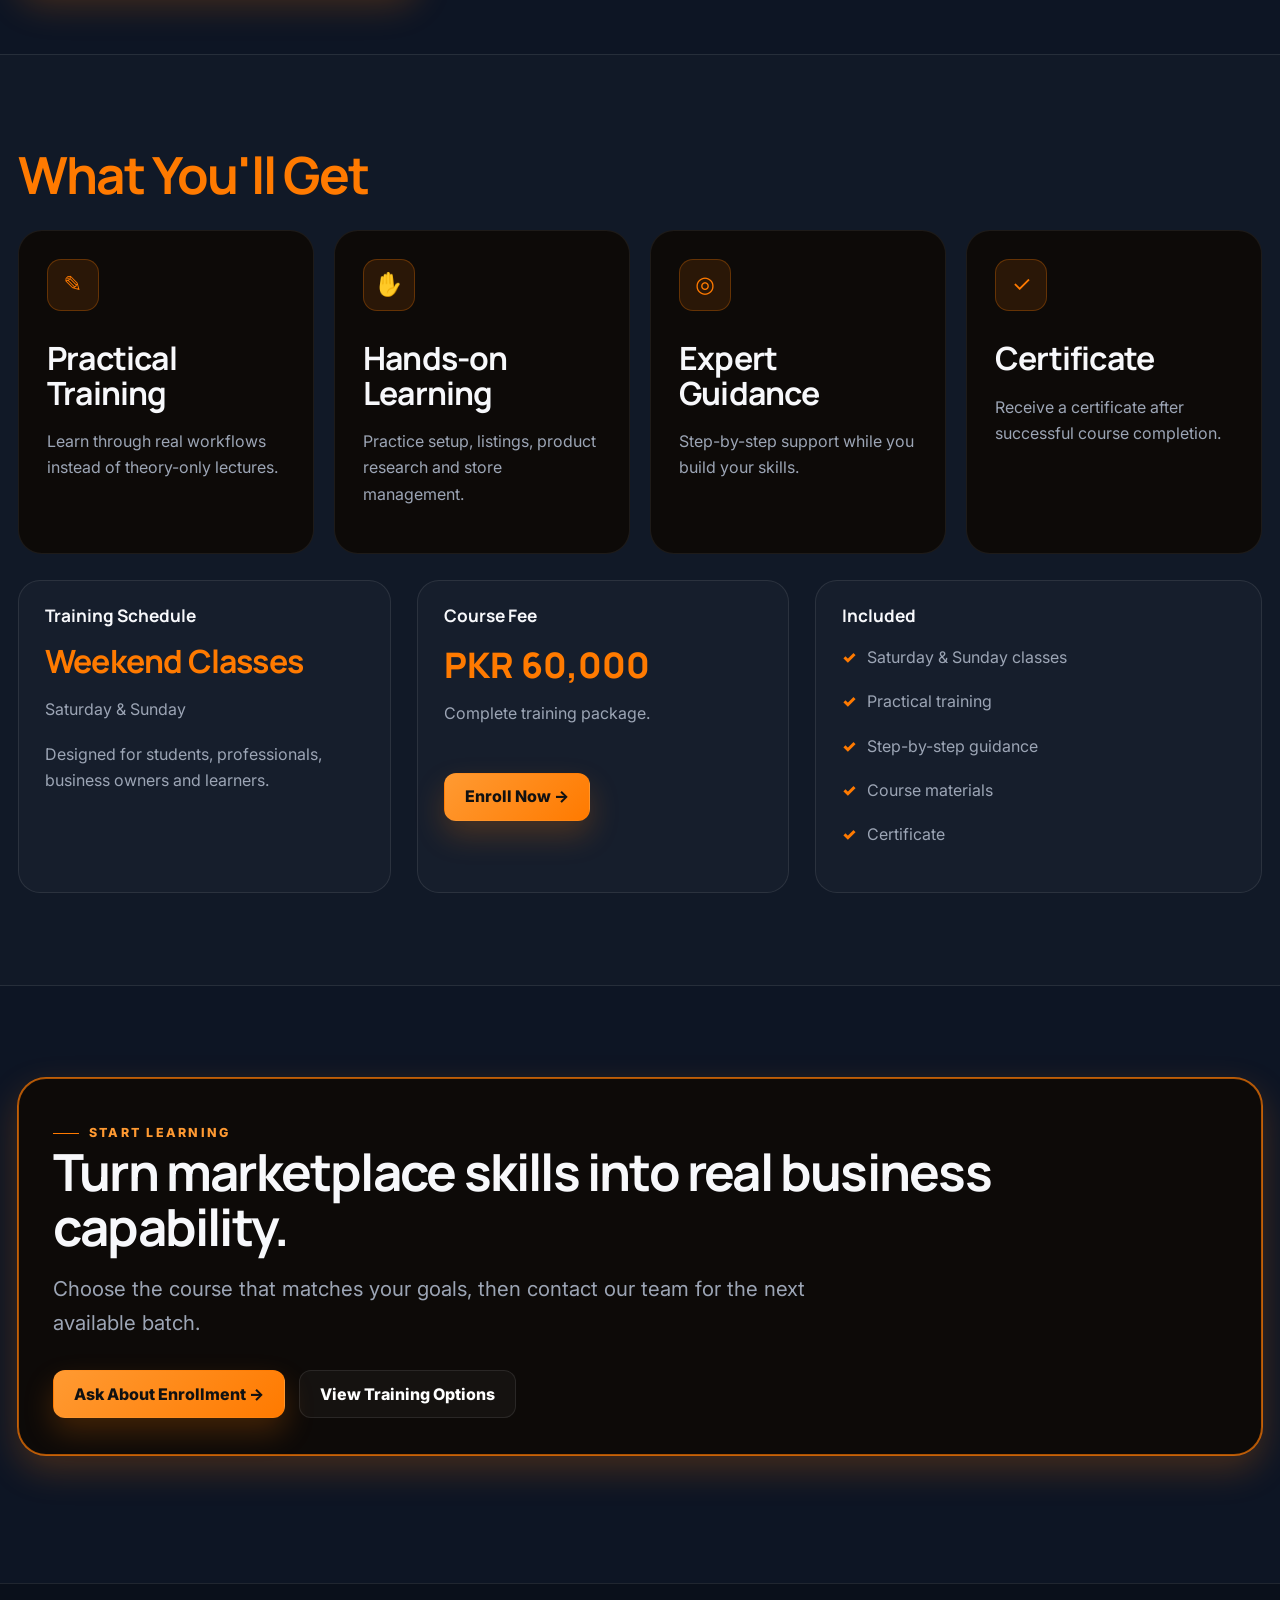
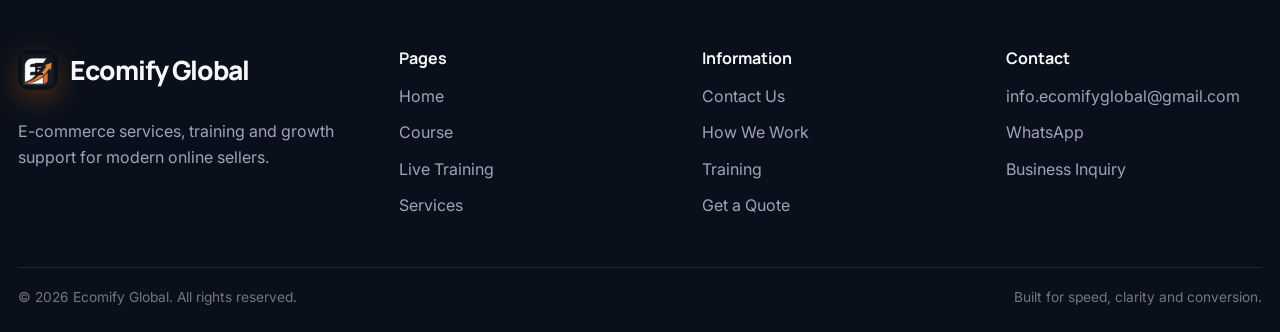
==== commit 33726f17: "update" ====
--- a/course.html
+++ b/course.html
@@ -1,70 +1,281 @@
-<!DOCTYPE html>
+<!doctype html>
 <html lang="en">
-<head>
-  <meta charset="UTF-8" />
-  <meta name="viewport" content="width=device-width, initial-scale=1.0" />
-  <meta name="description" content="Practical e-commerce courses by Ecomify Global Institute covering eBay, Shopify, TikTok Shop, Etsy, Gulf dropshipping and digital marketing." />
-  <title>Courses | Ecomify Global</title>
-  <link rel="stylesheet" href="assets/css/style.css" />
-</head>
-<body>
-  <header class="site-header">
-    <div class="container navbar">
-      <a class="brand" href="index.html"><span class="brand-mark">E</span><span>Ecomify Global</span></a>
-      <nav class="nav-links" aria-label="Primary navigation">
-        <a href="index.html">Home</a><a href="course.html">Course</a><a href="live-training.html">Live Training</a><a href="services.html">Services</a><a href="contact.html">Contact</a>
-      </nav>
-      <div class="header-cta"><a class="btn btn-primary" href="contact.html">Let's Talk →</a><button class="menu-toggle" aria-label="Open menu" aria-expanded="false"><span></span><span></span><span></span></button></div>
-    </div>
-  </header>
-
-  <main>
-    <section class="page-hero">
+  <head>
+    <meta charset="UTF-8" />
+    <meta name="viewport" content="width=device-width, initial-scale=1.0" />
+    <meta
+      name="description"
+      content="Practical e-commerce courses by Ecomify Global Institute covering eBay, Shopify, TikTok Shop, Etsy, Gulf dropshipping and digital marketing."
+    />
+    <title>Courses | Ecomify Global</title>
+    <link rel="stylesheet" href="assets/css/style.css" />
+  </head>
+  <body>
+    <header class="site-header">
+      <div class="container navbar">
+        <a class="brand" href="index.html"
+          ><span class="brand-mark">E</span><span>Ecomify Global</span></a
+        >
+        <nav class="nav-links" aria-label="Primary navigation">
+          <a href="index.html">Home</a><a href="course.html">Course</a
+          ><a href="live-training.html">Live Training</a
+          ><a href="services.html">Services</a
+          ><a href="contact.html">Contact</a>
+        </nav>
+        <div class="header-cta">
+          <a class="btn btn-primary" href="contact.html">Let's Talk →</a
+          ><button
+            class="menu-toggle"
+            aria-label="Open menu"
+            aria-expanded="false"
+          >
+            <span></span><span></span><span></span>
+          </button>
+        </div>
+      </div>
+    </header>
+
+    <main>
+      <section class="page-hero">
+        <div class="container">
+          <div class="page-title">Course</div>
+          <div class="reveal">
+            <span class="eyebrow">Courses & Training</span>
+            <h1>LEARN. LAUNCH. <span class="orange">SCALE.</span></h1>
+            <p class="lead">
+              Build practical skills to start, manage and grow your online
+              business with Ecomify Global Institute.
+            </p>
+          </div>
+        </div>
+      </section>
+
+      <section class="section tight">
+        <div class="container">
+          <div class="section-copy reveal">
+            <h2 class="orange">Our Courses</h2>
+            <p>
+              Hands-on training in leading e-commerce platforms and online
+              business models with step-by-step guidance.
+            </p>
+          </div>
+          <div class="course-grid mt-3">
+            <article class="course-card featured reveal">
+              <div class="course-no">01</div>
+              <h3>eBay Selling</h3>
+              <p>
+                Learn how to build and manage a successful eBay business from
+                beginner to advanced level.
+              </p>
+              <ul>
+                <li>eBay account setup</li>
+                <li>Product research & hunting</li>
+                <li>eBay listing & SEO</li>
+                <li>Order and account management</li>
+              </ul>
+            </article>
+            <article class="course-card reveal">
+              <div class="course-no">02</div>
+              <h3>Shopify</h3>
+              <p>
+                Learn how to create, manage and grow a professional Shopify
+                store.
+              </p>
+              <ul>
+                <li>Shopify store setup</li>
+                <li>Product research</li>
+                <li>Store customization</li>
+                <li>Conversion optimization</li>
+              </ul>
+            </article>
+            <article class="course-card reveal">
+              <div class="course-no">03</div>
+              <h3>TikTok Shop</h3>
+              <p>
+                Learn how to start and manage your TikTok Shop and reach
+                potential customers.
+              </p>
+              <ul>
+                <li>TikTok Shop setup</li>
+                <li>Product research & listing</li>
+                <li>Content strategies</li>
+                <li>Creator affiliate basics</li>
+              </ul>
+            </article>
+            <article class="course-card featured reveal">
+              <div class="course-no">04</div>
+              <h3>Etsy</h3>
+              <p>
+                Learn how to launch and manage an Etsy store and sell products
+                to international customers.
+              </p>
+              <ul>
+                <li>Etsy shop setup</li>
+                <li>Product research & Etsy SEO</li>
+                <li>Digital products</li>
+                <li>Print-on-demand</li>
+              </ul>
+            </article>
+            <article class="course-card reveal">
+              <div class="course-no">05</div>
+              <h3>Gulf Dropshipping</h3>
+              <p>
+                Learn the complete process of starting and managing a
+                dropshipping business without holding inventory.
+              </p>
+              <ul>
+                <li>Winning product research</li>
+                <li>Supplier sourcing</li>
+                <li>Order processing</li>
+                <li>Fulfillment & automation</li>
+              </ul>
+            </article>
+            <article class="course-card reveal">
+              <div class="course-no">06</div>
+              <h3>Digital Marketing</h3>
+              <p>
+                Learn practical digital marketing strategies to promote your
+                business and reach the right audience.
+              </p>
+              <ul>
+                <li>Social media marketing</li>
+                <li>Facebook & Instagram marketing</li>
+                <li>Audience targeting</li>
+                <li>Promotion strategy</li>
+              </ul>
+            </article>
+          </div>
+        </div>
+      </section>
+
+      <section class="section soft">
+        <div class="container">
+          <div class="reveal"><h2 class="orange">What You'll Get</h2></div>
+          <div class="benefit-grid mt-2">
+            <article class="benefit-card reveal">
+              <div class="card-icon">✎</div>
+              <h3>Practical Training</h3>
+              <p>
+                Learn through real workflows instead of theory-only lectures.
+              </p>
+            </article>
+            <article class="benefit-card reveal">
+              <div class="card-icon">✋</div>
+              <h3>Hands-on Learning</h3>
+              <p>
+                Practice setup, listings, product research and store management.
+              </p>
+            </article>
+            <article class="benefit-card reveal">
+              <div class="card-icon">◎</div>
+              <h3>Expert Guidance</h3>
+              <p>Step-by-step support while you build your skills.</p>
+            </article>
+            <article class="benefit-card reveal">
+              <div class="card-icon">✓</div>
+              <h3>Certificate</h3>
+              <p>Receive a certificate after successful course completion.</p>
+            </article>
+          </div>
+
+          <div class="training-summary">
+            <div class="summary-block reveal">
+              <h4>Training Schedule</h4>
+              <h3 class="orange">Weekend Classes</h3>
+              <p>Saturday & Sunday</p>
+              <p>
+                Designed for students, professionals, business owners and
+                learners.
+              </p>
+            </div>
+            <div class="summary-block reveal">
+              <h4>Course Fee</h4>
+              <strong class="price">PKR 60,000</strong>
+              <p>Complete training package.</p>
+              <a class="btn btn-orange mt-2" href="contact.html"
+                >Enroll Now →</a
+              >
+            </div>
+            <div class="summary-block reveal">
+              <h4>Included</h4>
+              <ul class="summary-list">
+                <li>Saturday & Sunday classes</li>
+                <li>Practical training</li>
+                <li>Step-by-step guidance</li>
+                <li>Course materials</li>
+                <li>Certificate</li>
+              </ul>
+            </div>
+          </div>
+        </div>
+      </section>
+
+      <section class="section">
+        <div class="container service-intro reveal">
+          <span class="eyebrow">Start Learning</span>
+          <h2>Turn marketplace skills into real business capability.</h2>
+          <p class="lead">
+            Choose the course that matches your goals, then contact our team for
+            the next available batch.
+          </p>
+          <div class="hero-actions">
+            <a class="btn btn-orange" href="contact.html"
+              >Ask About Enrollment →</a
+            ><a class="btn btn-ghost" href="live-training.html"
+              >View Training Options</a
+            >
+          </div>
+        </div>
+      </section>
+    </main>
+
+    <footer class="site-footer">
       <div class="container">
-        <div class="page-title">Course</div>
-        <div class="reveal"><span class="eyebrow">Courses & Training</span><h1>LEARN. LAUNCH. <span class="orange">SCALE.</span></h1><p class="lead">Build practical skills to start, manage and grow your online business with Ecomify Global Institute.</p></div>
+        <div class="footer-grid">
+          <div class="footer-brand">
+            <a class="brand" href="index.html"
+              ><span class="brand-mark">E</span><span>Ecomify Global</span></a
+            >
+            <p class="mt-2">
+              E-commerce services, training and growth support for modern online
+              sellers.
+            </p>
+          </div>
+          <div>
+            <h4 class="footer-title">Pages</h4>
+            <div class="footer-links">
+              <a href="index.html">Home</a><a href="course.html">Course</a
+              ><a href="live-training.html">Live Training</a
+              ><a href="services.html">Services</a>
+            </div>
+          </div>
+          <div>
+            <h4 class="footer-title">Information</h4>
+            <div class="footer-links">
+              <a href="contact.html">Contact Us</a
+              ><a href="services.html">How We Work</a
+              ><a href="course.html">Training</a
+              ><a href="contact.html">Get a Quote</a>
+            </div>
+          </div>
+          <div>
+            <h4 class="footer-title">Contact</h4>
+            <div class="footer-links">
+              <a data-email href="#">hello@ecomifyglobal.com</a
+              ><a data-whatsapp href="#">WhatsApp</a
+              ><a href="contact.html">Business Inquiry</a>
+            </div>
+          </div>
+        </div>
+        <div class="footer-bottom">
+          <span
+            >© <span data-year></span> Ecomify Global. All rights
+            reserved.</span
+          ><span>Built for speed, clarity and conversion.</span>
+        </div>
       </div>
-    </section>
-
-    <section class="section tight">
-      <div class="container">
-        <div class="section-copy reveal"><h2 class="orange">Our Courses</h2><p>Hands-on training in leading e-commerce platforms and online business models with step-by-step guidance.</p></div>
-        <div class="course-grid mt-3">
-          <article class="course-card featured reveal"><div class="course-no">01</div><h3>eBay Selling</h3><p>Learn how to build and manage a successful eBay business from beginner to advanced level.</p><ul><li>eBay account setup</li><li>Product research & hunting</li><li>eBay listing & SEO</li><li>Order and account management</li></ul></article>
-          <article class="course-card reveal"><div class="course-no">02</div><h3>Shopify</h3><p>Learn how to create, manage and grow a professional Shopify store.</p><ul><li>Shopify store setup</li><li>Product research</li><li>Store customization</li><li>Conversion optimization</li></ul></article>
-          <article class="course-card reveal"><div class="course-no">03</div><h3>TikTok Shop</h3><p>Learn how to start and manage your TikTok Shop and reach potential customers.</p><ul><li>TikTok Shop setup</li><li>Product research & listing</li><li>Content strategies</li><li>Creator affiliate basics</li></ul></article>
-          <article class="course-card featured reveal"><div class="course-no">04</div><h3>Etsy</h3><p>Learn how to launch and manage an Etsy store and sell products to international customers.</p><ul><li>Etsy shop setup</li><li>Product research & Etsy SEO</li><li>Digital products</li><li>Print-on-demand</li></ul></article>
-          <article class="course-card reveal"><div class="course-no">05</div><h3>Gulf Dropshipping</h3><p>Learn the complete process of starting and managing a dropshipping business without holding inventory.</p><ul><li>Winning product research</li><li>Supplier sourcing</li><li>Order processing</li><li>Fulfillment & automation</li></ul></article>
-          <article class="course-card reveal"><div class="course-no">06</div><h3>Digital Marketing</h3><p>Learn practical digital marketing strategies to promote your business and reach the right audience.</p><ul><li>Social media marketing</li><li>Facebook & Instagram marketing</li><li>Audience targeting</li><li>Promotion strategy</li></ul></article>
-        </div>
-      </div>
-    </section>
-
-    <section class="section soft">
-      <div class="container">
-        <div class="reveal"><h2 class="orange">What You'll Get</h2></div>
-        <div class="benefit-grid mt-2">
-          <article class="benefit-card reveal"><div class="card-icon">✎</div><h3>Practical Training</h3><p>Learn through real workflows instead of theory-only lectures.</p></article>
-          <article class="benefit-card reveal"><div class="card-icon">✋</div><h3>Hands-on Learning</h3><p>Practice setup, listings, product research and store management.</p></article>
-          <article class="benefit-card reveal"><div class="card-icon">◎</div><h3>Expert Guidance</h3><p>Step-by-step support while you build your skills.</p></article>
-          <article class="benefit-card reveal"><div class="card-icon">✓</div><h3>Certificate</h3><p>Receive a certificate after successful course completion.</p></article>
-        </div>
-
-        <div class="training-summary">
-          <div class="summary-block reveal"><h4>Training Schedule</h4><h3 class="orange">Weekend Classes</h3><p>Saturday & Sunday</p><p>3:00 PM – 5:00 PM</p><p>Designed for students, professionals, business owners and learners.</p></div>
-          <div class="summary-block reveal"><h4>Course Fee</h4><strong class="price">PKR 60,000</strong><p>Complete training package.</p><a class="btn btn-orange mt-2" href="contact.html">Enroll Now →</a></div>
-          <div class="summary-block reveal"><h4>Included</h4><ul class="summary-list"><li>Saturday & Sunday classes</li><li>3:00 PM – 5:00 PM schedule</li><li>Practical training</li><li>Step-by-step guidance</li><li>Course materials</li><li>Certificate</li></ul></div>
-        </div>
-      </div>
-    </section>
-
-    <section class="section">
-      <div class="container service-intro reveal"><span class="eyebrow">Start Learning</span><h2>Turn marketplace skills into real business capability.</h2><p class="lead">Choose the course that matches your goals, then contact our team for the next available batch.</p><div class="hero-actions"><a class="btn btn-orange" href="contact.html">Ask About Enrollment →</a><a class="btn btn-ghost" href="live-training.html">View Training Options</a></div></div>
-    </section>
-  </main>
-
-  <footer class="site-footer"><div class="container"><div class="footer-grid"><div class="footer-brand"><a class="brand" href="index.html"><span class="brand-mark">E</span><span>Ecomify Global</span></a><p class="mt-2">E-commerce services, training and growth support for modern online sellers.</p></div><div><h4 class="footer-title">Pages</h4><div class="footer-links"><a href="index.html">Home</a><a href="course.html">Course</a><a href="live-training.html">Live Training</a><a href="services.html">Services</a></div></div><div><h4 class="footer-title">Information</h4><div class="footer-links"><a href="contact.html">Contact Us</a><a href="services.html">How We Work</a><a href="course.html">Training</a><a href="contact.html">Get a Quote</a></div></div><div><h4 class="footer-title">Contact</h4><div class="footer-links"><a data-email href="#">hello@ecomifyglobal.com</a><a data-whatsapp href="#">WhatsApp</a><a href="contact.html">Business Inquiry</a></div></div></div><div class="footer-bottom"><span>© <span data-year></span> Ecomify Global. All rights reserved.</span><span>Built for speed, clarity and conversion.</span></div></div></footer>
-  <button class="back-top" aria-label="Back to top">↑</button>
-  <script src="assets/js/script.js"></script>
-</body>
+    </footer>
+    <button class="back-top" aria-label="Back to top">↑</button>
+    <script src="assets/js/script.js"></script>
+  </body>
 </html>
--- a/assets/css/style.css
+++ b/assets/css/style.css
@@ -1,4 +1,4 @@
-@import url('https://fonts.googleapis.com/css2?family=Inter:wght@400;500;600;700;800&family=Manrope:wght@500;600;700;800&display=swap');
+@import url("https://fonts.googleapis.com/css2?family=Inter:wght@400;500;600;700;800&family=Manrope:wght@500;600;700;800&display=swap");
 
 :root {
   --bg: #0d1524;
@@ -18,37 +18,87 @@
   --radius: 26px;
   --radius-sm: 16px;
   --shadow: 0 22px 60px rgba(0, 0, 0, 0.28);
-  --glow: 0 0 0 1px rgba(255,122,0,.72), 0 14px 36px rgba(255,122,0,.24);
+  --glow:
+    0 0 0 1px rgba(255, 122, 0, 0.72), 0 14px 36px rgba(255, 122, 0, 0.24);
   --max: 1280px;
 }
 
-* { box-sizing: border-box; }
-html { scroll-behavior: smooth; }
+* {
+  box-sizing: border-box;
+}
+html {
+  scroll-behavior: smooth;
+}
 body {
   margin: 0;
-  font-family: 'Inter', system-ui, -apple-system, BlinkMacSystemFont, 'Segoe UI', sans-serif;
+  font-family:
+    "Inter",
+    system-ui,
+    -apple-system,
+    BlinkMacSystemFont,
+    "Segoe UI",
+    sans-serif;
   color: var(--text);
   background:
-    radial-gradient(circle at 18% 6%, rgba(20,119,255,.09), transparent 23%),
-    radial-gradient(circle at 86% 14%, rgba(255,122,0,.07), transparent 18%),
+    radial-gradient(
+      circle at 18% 6%,
+      rgba(20, 119, 255, 0.09),
+      transparent 23%
+    ),
+    radial-gradient(
+      circle at 86% 14%,
+      rgba(255, 122, 0, 0.07),
+      transparent 18%
+    ),
     var(--bg);
   line-height: 1.65;
   overflow-x: hidden;
 }
 
-body.menu-open { overflow: hidden; }
-img { max-width: 100%; display: block; }
-a { color: inherit; text-decoration: none; }
-button, input, textarea, select { font: inherit; }
-button { cursor: pointer; }
-
-::selection { background: var(--orange); color: #111; }
-
-.container { width: min(calc(100% - 36px), var(--max)); margin: 0 auto; }
-.section { padding: 92px 0; position: relative; }
-.section.tight { padding: 64px 0; }
-.section.dark { background: #0a0b0d; }
-.section.soft { background: rgba(255,255,255,.015); border-block: 1px solid var(--line); }
+body.menu-open {
+  overflow: hidden;
+}
+img {
+  max-width: 100%;
+  display: block;
+}
+a {
+  color: inherit;
+  text-decoration: none;
+}
+button,
+input,
+textarea,
+select {
+  font: inherit;
+}
+button {
+  cursor: pointer;
+}
+
+::selection {
+  background: var(--orange);
+  color: #111;
+}
+
+.container {
+  width: min(calc(100% - 36px), var(--max));
+  margin: 0 auto;
+}
+.section {
+  padding: 92px 0;
+  position: relative;
+}
+.section.tight {
+  padding: 64px 0;
+}
+.section.dark {
+  background: #0a0b0d;
+}
+.section.soft {
+  background: rgba(255, 255, 255, 0.015);
+  border-block: 1px solid var(--line);
+}
 
 .eyebrow {
   display: inline-flex;
@@ -56,22 +106,59 @@
   gap: 10px;
   color: var(--orange-2);
   text-transform: uppercase;
-  letter-spacing: .18em;
+  letter-spacing: 0.18em;
   font-weight: 800;
-  font-size: .78rem;
-}
-.eyebrow::before { content: ''; width: 26px; height: 1px; background: var(--orange); }
-
-h1,h2,h3,h4 { font-family: 'Manrope', sans-serif; margin: 0 0 18px; line-height: 1.08; }
-h1 { font-size: clamp(3rem, 6vw, 6rem); letter-spacing: -.045em; }
-h2 { font-size: clamp(2.25rem, 4vw, 4.3rem); letter-spacing: -.035em; }
-h3 { font-size: clamp(1.5rem, 2.5vw, 2.3rem); letter-spacing: -.025em; }
-h4 { font-size: 1.08rem; }
-p { margin: 0 0 18px; color: var(--muted); }
-.lead { font-size: clamp(1.05rem, 1.6vw, 1.35rem); max-width: 760px; }
-.section-copy { max-width: 720px; margin: 0 auto; text-align: center; }
-.section-copy p { margin-inline: auto; }
-.section-copy .eyebrow { margin-bottom: 18px; }
+  font-size: 0.78rem;
+}
+.eyebrow::before {
+  content: "";
+  width: 26px;
+  height: 1px;
+  background: var(--orange);
+}
+
+h1,
+h2,
+h3,
+h4 {
+  font-family: "Manrope", sans-serif;
+  margin: 0 0 18px;
+  line-height: 1.08;
+}
+h1 {
+  font-size: clamp(3rem, 6vw, 6rem);
+  letter-spacing: -0.045em;
+}
+h2 {
+  font-size: clamp(2.25rem, 4vw, 4.3rem);
+  letter-spacing: -0.035em;
+}
+h3 {
+  font-size: clamp(1.5rem, 2.5vw, 2.3rem);
+  letter-spacing: -0.025em;
+}
+h4 {
+  font-size: 1.08rem;
+}
+p {
+  margin: 0 0 18px;
+  color: var(--muted);
+}
+.lead {
+  font-size: clamp(1.05rem, 1.6vw, 1.35rem);
+  max-width: 760px;
+}
+.section-copy {
+  max-width: 720px;
+  margin: 0 auto;
+  text-align: center;
+}
+.section-copy p {
+  margin-inline: auto;
+}
+.section-copy .eyebrow {
+  margin-bottom: 18px;
+}
 
 /* Header */
 .site-header {
@@ -79,8 +166,8 @@
   top: 0;
   z-index: 1000;
   backdrop-filter: blur(16px);
-  background: rgba(9, 16, 28, .78);
-  border-bottom: 1px solid rgba(255,255,255,.055);
+  background: rgba(9, 16, 28, 0.78);
+  border-bottom: 1px solid rgba(255, 255, 255, 0.055);
 }
 .navbar {
   min-height: 84px;
@@ -89,24 +176,82 @@
   justify-content: space-between;
   gap: 28px;
 }
-.brand { display: inline-flex; align-items: center; gap: 12px; font: 800 1.65rem/1 'Manrope', sans-serif; letter-spacing: -.04em; }
+.brand {
+  display: inline-flex;
+  align-items: center;
+  gap: 12px;
+  font:
+    800 1.65rem/1 "Manrope",
+    sans-serif;
+  letter-spacing: -0.04em;
+}
 .brand-mark {
-  width: 40px; height: 40px; border-radius: 12px;
-  display: grid; place-items: center;
+  width: 40px;
+  height: 40px;
+  border-radius: 12px;
+  display: grid;
+  place-items: center;
   background: linear-gradient(145deg, var(--orange), #ffad55);
-  color: #101010; font-size: 1.05rem; font-weight: 900;
-  box-shadow: 0 9px 28px rgba(255,122,0,.28);
-}
-.nav-links { display: flex; align-items: center; gap: 34px; }
-.nav-links a { color: #f0f2f7; font-weight: 700; font-size: .96rem; position: relative; }
+  color: #101010;
+  font-size: 1.05rem;
+  font-weight: 900;
+  box-shadow: 0 9px 28px rgba(255, 122, 0, 0.28);
+  content: " ";
+  background-image: url(/assets/images/logob.jpeg);
+  background-size: 80% 80%;
+  background-position: center;
+  background-repeat: no-repeat;
+}
+.nav-links {
+  display: flex;
+  align-items: center;
+  gap: 34px;
+}
+.nav-links a {
+  color: #f0f2f7;
+  font-weight: 700;
+  font-size: 0.96rem;
+  position: relative;
+}
 .nav-links a::after {
-  content:''; position:absolute; left:0; right:100%; bottom:-10px; height:2px; background:var(--orange); transition:.25s ease;
-}
-.nav-links a:hover::after, .nav-links a.active::after { right:0; }
-.nav-links a.active { color: #fff; }
-.header-cta { display:flex; align-items:center; gap:12px; }
-.menu-toggle { display:none; width:44px; height:44px; border-radius:12px; border:1px solid var(--line); background:rgba(255,255,255,.04); color:#fff; }
-.menu-toggle span { display:block; width:20px; height:2px; background:#fff; margin:4px auto; transition:.25s; }
+  content: "";
+  position: absolute;
+  left: 0;
+  right: 100%;
+  bottom: -10px;
+  height: 2px;
+  background: var(--orange);
+  transition: 0.25s ease;
+}
+.nav-links a:hover::after,
+.nav-links a.active::after {
+  right: 0;
+}
+.nav-links a.active {
+  color: #fff;
+}
+.header-cta {
+  display: flex;
+  align-items: center;
+  gap: 12px;
+}
+.menu-toggle {
+  display: none;
+  width: 44px;
+  height: 44px;
+  border-radius: 12px;
+  border: 1px solid var(--line);
+  background: rgba(255, 255, 255, 0.04);
+  color: #fff;
+}
+.menu-toggle span {
+  display: block;
+  width: 20px;
+  height: 2px;
+  background: #fff;
+  margin: 4px auto;
+  transition: 0.25s;
+}
 
 .btn {
   min-height: 48px;
@@ -118,202 +263,1538 @@
   justify-content: center;
   gap: 10px;
   font-weight: 800;
-  transition: transform .2s ease, box-shadow .2s ease, border-color .2s ease, background .2s ease;
-}
-.btn:hover { transform: translateY(-2px); }
-.btn-primary { background: linear-gradient(135deg, #1d83ff, var(--blue)); color: #fff; box-shadow: 0 14px 30px rgba(20,119,255,.22); }
-.btn-primary:hover { box-shadow: 0 18px 36px rgba(20,119,255,.3); }
-.btn-orange { background: linear-gradient(135deg, var(--orange-2), var(--orange)); color:#111; box-shadow: 0 14px 30px rgba(255,122,0,.22); }
-.btn-ghost { border-color: var(--line); background: rgba(255,255,255,.035); color:#fff; }
-.btn-ghost:hover { border-color: rgba(255,122,0,.45); }
-
-/* Hero */
-.hero { padding: 96px 0 84px; position: relative; overflow: hidden; }
+  transition:
+    transform 0.2s ease,
+    box-shadow 0.2s ease,
+    border-color 0.2s ease,
+    background 0.2s ease;
+}
+.btn:hover {
+  transform: translateY(-2px);
+}
+.btn-primary {
+  background: linear-gradient(135deg, #1d83ff, var(--blue));
+  color: #fff;
+  box-shadow: 0 14px 30px rgba(20, 119, 255, 0.22);
+}
+.btn-primary:hover {
+  box-shadow: 0 18px 36px rgba(20, 119, 255, 0.3);
+}
+.btn-orange {
+  background: linear-gradient(135deg, var(--orange-2), var(--orange));
+  color: #111;
+  box-shadow: 0 14px 30px rgba(255, 122, 0, 0.22);
+}
+.btn-ghost {
+  border-color: var(--line);
+  background: rgba(255, 255, 255, 0.035);
+  color: #fff;
+}
+.btn-ghost:hover {
+  border-color: rgba(255, 122, 0, 0.45);
+}
+/* =========================
+   Hero
+========================= */
+
+.hero {
+  padding: 96px 0 84px;
+  position: relative;
+  overflow: hidden;
+}
+
 .hero::before {
-  content:''; position:absolute; inset:auto -8% 12% auto; width:420px; height:420px; border-radius:50%;
-  background: radial-gradient(circle, rgba(255,122,0,.16), rgba(255,122,0,0) 68%); pointer-events:none;
-}
-.hero-grid { display:grid; grid-template-columns: 1.05fr .95fr; align-items:center; gap:60px; }
-.hero h1 span { color: var(--orange); }
-.hero-actions { display:flex; flex-wrap:wrap; gap:14px; margin-top:30px; }
-.hero-badges { display:flex; flex-wrap:wrap; gap:12px; margin-top:30px; }
-.pill { border:1px solid var(--line); background:rgba(255,255,255,.035); border-radius:999px; padding:8px 13px; color:#cfd5df; font-size:.88rem; }
+  content: "";
+  position: absolute;
+  right: -8%;
+  bottom: 12%;
+  width: 420px;
+  height: 420px;
+  border-radius: 50%;
+  background: radial-gradient(
+    circle,
+    rgba(255, 122, 0, 0.16),
+    rgba(255, 122, 0, 0) 68%
+  );
+  pointer-events: none;
+}
+
+.hero-grid {
+  display: grid;
+  grid-template-columns: 1.05fr 0.95fr;
+  align-items: center;
+  gap: 60px;
+}
+
+.hero h1 span {
+  color: var(--orange);
+}
+
+.hero-actions {
+  display: flex;
+  flex-wrap: wrap;
+  gap: 14px;
+  margin-top: 30px;
+}
+
+.hero-badges {
+  display: flex;
+  flex-wrap: wrap;
+  gap: 12px;
+  margin-top: 30px;
+}
+
+.pill {
+  border: 1px solid var(--line);
+  background: rgba(255, 255, 255, 0.035);
+  border-radius: 999px;
+  padding: 8px 13px;
+  color: #cfd5df;
+  font-size: 0.88rem;
+}
+
+/* Hero Image Container */
+
 .hero-visual {
-  position:relative; min-height:500px; border-radius:32px; overflow:hidden;
-  background: linear-gradient(145deg, #111a29 0%, #0b1019 65%, #17100a 100%);
-  border:1px solid rgba(255,255,255,.08); box-shadow:var(--shadow);
-}
-.hero-visual::after { content:''; position:absolute; inset:auto auto -120px -100px; width:320px; height:320px; background:radial-gradient(circle, rgba(20,119,255,.28), transparent 66%); }
-.dashboard-shell { position:absolute; inset:48px 42px; border-radius:20px; background:#08111f; border:1px solid rgba(255,255,255,.08); padding:18px; transform:perspective(900px) rotateY(-6deg) rotateX(2deg); box-shadow:0 28px 70px rgba(0,0,0,.45); }
-.dash-top { display:flex; align-items:center; justify-content:space-between; gap:12px; margin-bottom:18px; }
-.dots { display:flex; gap:6px; }.dots i { width:7px; height:7px; border-radius:50%; background:#26354b; }.dots i:first-child{background:var(--orange)}
-.dash-search { width:50%; height:28px; border-radius:8px; background:#0d1b2d; }
-.dash-grid { display:grid; grid-template-columns: repeat(4,1fr); gap:10px; margin-bottom:12px; }
-.metric { background:#0d1b2d; border:1px solid rgba(255,255,255,.05); border-radius:12px; padding:12px; }
-.metric b { display:block; font-size:1rem; margin-bottom:5px; }.metric small{color:#7f8da3;font-size:.7rem}.metric strong{font-size:1.4rem}.metric:nth-child(1) strong{color:#ffb056}.metric:nth-child(2) strong{color:#58a1ff}.metric:nth-child(3) strong{color:#be82ff}.metric:nth-child(4) strong{color:#54d999}
-.chart-row { display:grid; grid-template-columns:1.5fr .9fr; gap:12px; }
-.chart-panel { background:#0d1b2d; border:1px solid rgba(255,255,255,.05); border-radius:14px; min-height:160px; padding:16px; position:relative; overflow:hidden; }
-.bars { display:flex; align-items:flex-end; gap:8px; height:110px; padding-top:15px; }
-.bars span { width:100%; border-radius:6px 6px 0 0; background:linear-gradient(180deg, #ff9f35, #7e4719); opacity:.94; }
-.bars span:nth-child(1){height:34%}.bars span:nth-child(2){height:48%}.bars span:nth-child(3){height:60%}.bars span:nth-child(4){height:42%}.bars span:nth-child(5){height:78%}.bars span:nth-child(6){height:68%}.bars span:nth-child(7){height:88%}.bars span:nth-child(8){height:72%}
-.ring { width:104px; height:104px; margin:20px auto 0; border-radius:50%; background:conic-gradient(var(--blue) 0 58%, var(--orange) 58% 78%, #26354b 78%); display:grid; place-items:center; }
-.ring::after { content:'76%'; width:72px; height:72px; border-radius:50%; background:#0d1b2d; display:grid; place-items:center; font-weight:800; }
+  position: relative;
+  min-height: 560px;
+  border-radius: 32px;
+  overflow: hidden;
+
+  background:
+    radial-gradient(
+      circle at 50% 25%,
+      rgba(255, 255, 255, 0.08),
+      transparent 50%
+    ),
+    linear-gradient(145deg, #151b26 0%, #0b1018 65%, #17100a 100%);
+
+  border: 1px solid rgba(255, 255, 255, 0.08);
+
+  box-shadow:
+    0 30px 80px rgba(0, 0, 0, 0.45),
+    0 0 70px rgba(255, 122, 0, 0.08);
+
+  isolation: isolate;
+}
+
+/* Image */
+
+.hero-person {
+  width: 100%;
+  height: 100%;
+  min-height: 560px;
+
+  object-fit: cover;
+  object-position: center top;
+
+  display: block;
+
+  transition:
+    transform 0.6s ease,
+    filter 0.6s ease;
+}
+
+/* Dark gradient over bottom */
+
+.hero-visual::before {
+  content: "";
+  position: absolute;
+  inset: 0;
+
+  background: linear-gradient(to top, rgba(7, 10, 16, 0.28), transparent 40%);
+
+  pointer-events: none;
+  z-index: 1;
+}
+
+/* Orange glow */
+
+.hero-visual::after {
+  content: "";
+  position: absolute;
+
+  right: -120px;
+  bottom: -140px;
+
+  width: 360px;
+  height: 360px;
+
+  background: radial-gradient(circle, rgba(255, 122, 0, 0.25), transparent 68%);
+
+  pointer-events: none;
+  z-index: 1;
+}
+
+.hero-visual:hover .hero-person {
+  transform: scale(1.025);
+}
+
+/* Responsive */
+
+@media (max-width: 992px) {
+  .hero {
+    padding: 70px 0;
+  }
+
+  .hero-grid {
+    grid-template-columns: 1fr;
+    gap: 45px;
+  }
+
+  .hero-visual {
+    min-height: 520px;
+    max-width: 650px;
+    width: 100%;
+    margin: 0 auto;
+  }
+
+  .hero-person {
+    min-height: 520px;
+  }
+}
+
+@media (max-width: 600px) {
+  .hero {
+    padding: 55px 0;
+  }
+
+  .hero-grid {
+    gap: 35px;
+  }
+
+  .hero-visual {
+    min-height: 430px;
+    border-radius: 24px;
+  }
+
+  .hero-person {
+    min-height: 430px;
+    object-position: center top;
+  }
+
+  .hero-actions {
+    flex-direction: column;
+  }
+
+  .hero-actions .btn {
+    width: 100%;
+    text-align: center;
+  }
+}
+.dashboard-shell {
+  position: absolute;
+  inset: 48px 42px;
+  border-radius: 20px;
+  background: #08111f;
+  border: 1px solid rgba(255, 255, 255, 0.08);
+  padding: 18px;
+  transform: perspective(900px) rotateY(-6deg) rotateX(2deg);
+  box-shadow: 0 28px 70px rgba(0, 0, 0, 0.45);
+}
+.dash-top {
+  display: flex;
+  align-items: center;
+  justify-content: space-between;
+  gap: 12px;
+  margin-bottom: 18px;
+}
+.dots {
+  display: flex;
+  gap: 6px;
+}
+.dots i {
+  width: 7px;
+  height: 7px;
+  border-radius: 50%;
+  background: #26354b;
+}
+.dots i:first-child {
+  background: var(--orange);
+}
+.dash-search {
+  width: 50%;
+  height: 28px;
+  border-radius: 8px;
+  background: #0d1b2d;
+}
+.dash-grid {
+  display: grid;
+  grid-template-columns: repeat(4, 1fr);
+  gap: 10px;
+  margin-bottom: 12px;
+}
+.metric {
+  background: #0d1b2d;
+  border: 1px solid rgba(255, 255, 255, 0.05);
+  border-radius: 12px;
+  padding: 12px;
+}
+.metric b {
+  display: block;
+  font-size: 1rem;
+  margin-bottom: 5px;
+}
+.metric small {
+  color: #7f8da3;
+  font-size: 0.7rem;
+}
+.metric strong {
+  font-size: 1.4rem;
+}
+.metric:nth-child(1) strong {
+  color: #ffb056;
+}
+.metric:nth-child(2) strong {
+  color: #58a1ff;
+}
+.metric:nth-child(3) strong {
+  color: #be82ff;
+}
+.metric:nth-child(4) strong {
+  color: #54d999;
+}
+.chart-row {
+  display: grid;
+  grid-template-columns: 1.5fr 0.9fr;
+  gap: 12px;
+}
+.chart-panel {
+  background: #0d1b2d;
+  border: 1px solid rgba(255, 255, 255, 0.05);
+  border-radius: 14px;
+  min-height: 160px;
+  padding: 16px;
+  position: relative;
+  overflow: hidden;
+}
+.bars {
+  display: flex;
+  align-items: flex-end;
+  gap: 8px;
+  height: 110px;
+  padding-top: 15px;
+}
+.bars span {
+  width: 100%;
+  border-radius: 6px 6px 0 0;
+  background: linear-gradient(180deg, #ff9f35, #7e4719);
+  opacity: 0.94;
+}
+.bars span:nth-child(1) {
+  height: 34%;
+}
+.bars span:nth-child(2) {
+  height: 48%;
+}
+.bars span:nth-child(3) {
+  height: 60%;
+}
+.bars span:nth-child(4) {
+  height: 42%;
+}
+.bars span:nth-child(5) {
+  height: 78%;
+}
+.bars span:nth-child(6) {
+  height: 68%;
+}
+.bars span:nth-child(7) {
+  height: 88%;
+}
+.bars span:nth-child(8) {
+  height: 72%;
+}
+.ring {
+  width: 104px;
+  height: 104px;
+  margin: 20px auto 0;
+  border-radius: 50%;
+  background: conic-gradient(
+    var(--blue) 0 58%,
+    var(--orange) 58% 78%,
+    #26354b 78%
+  );
+  display: grid;
+  place-items: center;
+}
+.ring::after {
+  content: "76%";
+  width: 72px;
+  height: 72px;
+  border-radius: 50%;
+  background: #0d1b2d;
+  display: grid;
+  place-items: center;
+  font-weight: 800;
+}
 
 /* Cards and grids */
-.grid-2 { display:grid; grid-template-columns:repeat(2,1fr); gap:26px; }
-.grid-3 { display:grid; grid-template-columns:repeat(3,1fr); gap:24px; }
-.grid-4 { display:grid; grid-template-columns:repeat(4,1fr); gap:22px; }
-.card { border:1px solid rgba(255,255,255,.075); background:rgba(13,16,21,.72); border-radius:var(--radius); padding:28px; box-shadow:0 12px 34px rgba(0,0,0,.16); transition:.28s ease; }
-.card:hover { transform:translateY(-6px); border-color:rgba(255,122,0,.34); }
-.card.glow { box-shadow:var(--glow); border-color:rgba(255,122,0,.6); }
-.card-icon { width:52px; height:52px; border-radius:14px; background:rgba(255,122,0,.12); border:1px solid rgba(255,122,0,.28); display:grid; place-items:center; color:var(--orange); font-size:1.4rem; margin-bottom:22px; }
-.card-num { color:var(--orange); font-weight:900; font-size:1.85rem; font-family:'Manrope',sans-serif; }
+.grid-2 {
+  display: grid;
+  grid-template-columns: repeat(2, 1fr);
+  gap: 26px;
+}
+.grid-3 {
+  display: grid;
+  grid-template-columns: repeat(3, 1fr);
+  gap: 24px;
+}
+.grid-4 {
+  display: grid;
+  grid-template-columns: repeat(4, 1fr);
+  gap: 22px;
+}
+.card {
+  border: 1px solid rgba(255, 255, 255, 0.075);
+  background: rgba(13, 16, 21, 0.72);
+  border-radius: var(--radius);
+  padding: 28px;
+  box-shadow: 0 12px 34px rgba(0, 0, 0, 0.16);
+  transition: 0.28s ease;
+}
+.card:hover {
+  transform: translateY(-6px);
+  border-color: rgba(255, 122, 0, 0.34);
+}
+.card.glow {
+  box-shadow: var(--glow);
+  border-color: rgba(255, 122, 0, 0.6);
+}
+.card-icon {
+  width: 52px;
+  height: 52px;
+  border-radius: 14px;
+  background: rgba(255, 122, 0, 0.12);
+  border: 1px solid rgba(255, 122, 0, 0.28);
+  display: grid;
+  place-items: center;
+  color: var(--orange);
+  font-size: 1.4rem;
+  margin-bottom: 22px;
+}
+.card-num {
+  color: var(--orange);
+  font-weight: 900;
+  font-size: 1.85rem;
+  font-family: "Manrope", sans-serif;
+}
 
 /* Stats */
-.stats-row { display:grid; grid-template-columns:repeat(3,1fr); gap:18px; margin-top:28px; }
-.stat-box { background:linear-gradient(145deg,#0a3a58,#0b3048); border:1px solid rgba(20,119,255,.45); border-radius:16px; padding:28px 20px; text-align:center; }
-.stat-box strong { font:800 2.25rem/1 'Manrope', sans-serif; display:block; margin-bottom:8px; }.stat-box span{color:#dce5ef}
+.stats-row {
+  display: grid;
+  grid-template-columns: repeat(3, 1fr);
+  gap: 18px;
+  margin-top: 28px;
+}
+.stat-box {
+  background: linear-gradient(145deg, #0a3a58, #0b3048);
+  border: 1px solid rgba(20, 119, 255, 0.45);
+  border-radius: 16px;
+  padding: 28px 20px;
+  text-align: center;
+}
+.stat-box strong {
+  font:
+    800 2.25rem/1 "Manrope",
+    sans-serif;
+  display: block;
+  margin-bottom: 8px;
+}
+.stat-box span {
+  color: #dce5ef;
+}
 
 /* Services */
 .service-intro {
-  background:#0d0a08; border:1px solid rgba(255,122,0,.65); border-radius:28px; padding:36px 34px; box-shadow:var(--glow); margin-bottom:36px;
-}
-.service-columns { display:grid; grid-template-columns:repeat(3,1fr); gap:42px 44px; }
-.service-col h3 { font-size:2rem; margin-bottom:14px; }
-.check-list { list-style:none; padding:0; margin:26px 0 0; }
-.check-list li { position:relative; padding-left:24px; margin:9px 0; color:#e7e9ee; }
-.check-list li::before { content:''; width:10px; height:10px; background:var(--orange); border-radius:50%; position:absolute; left:0; top:.55em; box-shadow:0 0 14px rgba(255,122,0,.3); }
-.process-grid { display:grid; grid-template-columns:repeat(4,1fr); gap:20px; margin-top:48px; }
-.process-card { min-height:190px; background:#0b0908; border:1px solid rgba(255,255,255,.08); border-radius:24px; padding:24px; }
-.process-card.featured { box-shadow:var(--glow); border-color:rgba(255,122,0,.52); }
+  background: #0d0a08;
+  border: 1px solid rgba(255, 122, 0, 0.65);
+  border-radius: 28px;
+  padding: 36px 34px;
+  box-shadow: var(--glow);
+  margin-bottom: 36px;
+}
+.service-columns {
+  display: grid;
+  grid-template-columns: repeat(3, 1fr);
+  gap: 42px 44px;
+}
+.service-col h3 {
+  font-size: 2rem;
+  margin-bottom: 14px;
+}
+.check-list {
+  list-style: none;
+  padding: 0;
+  margin: 26px 0 0;
+}
+.check-list li {
+  position: relative;
+  padding-left: 24px;
+  margin: 9px 0;
+  color: #e7e9ee;
+}
+.check-list li::before {
+  content: "";
+  width: 10px;
+  height: 10px;
+  background: var(--orange);
+  border-radius: 50%;
+  position: absolute;
+  left: 0;
+  top: 0.55em;
+  box-shadow: 0 0 14px rgba(255, 122, 0, 0.3);
+}
+.process-grid {
+  display: grid;
+  grid-template-columns: repeat(4, 1fr);
+  gap: 20px;
+  margin-top: 48px;
+}
+.process-card {
+  min-height: 190px;
+  background: #0b0908;
+  border: 1px solid rgba(255, 255, 255, 0.08);
+  border-radius: 24px;
+  padding: 24px;
+}
+.process-card.featured {
+  box-shadow: var(--glow);
+  border-color: rgba(255, 122, 0, 0.52);
+}
 
 /* Course cards */
-.course-grid { display:grid; grid-template-columns:repeat(3,1fr); gap:24px; }
-.course-card { min-height:430px; display:flex; flex-direction:column; background:#0d0a08; border:1px solid rgba(255,255,255,.07); border-radius:24px; padding:28px; }
-.course-card.featured { box-shadow:var(--glow); border-color:rgba(255,122,0,.56); }
-.course-card .course-no { color:var(--orange); font:800 1.95rem/1 'Manrope',sans-serif; margin-bottom:18px; }
-.course-card h3 { color:var(--orange); font-size:2rem; }
-.course-card p { color:#e5e5e5; margin-bottom:22px; }
-.course-card ul { list-style:none; padding:0; margin:auto 0 0; }
-.course-card li { color:#b9b9b9; margin:10px 0; padding-left:23px; position:relative; }
-.course-card li::before { content:'✓'; position:absolute; left:0; color:var(--orange); font-weight:900; }
-.benefit-grid { display:grid; grid-template-columns:repeat(4,1fr); gap:20px; }
-.benefit-card { background:#0d0a08; border:1px solid rgba(255,255,255,.07); border-radius:24px; padding:28px; min-height:190px; }
-.benefit-card .card-icon { margin-bottom:30px; }
-.training-summary { display:grid; grid-template-columns:1fr 1fr 1.2fr; gap:26px; margin-top:26px; }
-.summary-block { padding:26px; border-radius:22px; background:rgba(255,255,255,.025); border:1px solid var(--line); }
-.summary-block strong.price { display:block; color:var(--orange); font:800 2.2rem/1.2 'Manrope',sans-serif; margin:12px 0 14px; }
-.summary-list { list-style:none; padding:0; margin:0; }
-.summary-list li { margin:18px 0; color:var(--muted); position:relative; padding-left:25px; }.summary-list li::before{content:'✓';position:absolute;left:0;color:var(--orange);font-weight:900}
+.course-grid {
+  display: grid;
+  grid-template-columns: repeat(3, 1fr);
+  gap: 24px;
+}
+.course-card {
+  min-height: 430px;
+  display: flex;
+  flex-direction: column;
+  background: #0d0a08;
+  border: 1px solid rgba(255, 255, 255, 0.07);
+  border-radius: 24px;
+  padding: 28px;
+}
+.course-card.featured {
+  box-shadow: var(--glow);
+  border-color: rgba(255, 122, 0, 0.56);
+}
+.course-card .course-no {
+  color: var(--orange);
+  font:
+    800 1.95rem/1 "Manrope",
+    sans-serif;
+  margin-bottom: 18px;
+}
+.course-card h3 {
+  color: var(--orange);
+  font-size: 2rem;
+}
+.course-card p {
+  color: #e5e5e5;
+  margin-bottom: 22px;
+}
+.course-card ul {
+  list-style: none;
+  padding: 0;
+  margin: auto 0 0;
+}
+.course-card li {
+  color: #b9b9b9;
+  margin: 10px 0;
+  padding-left: 23px;
+  position: relative;
+}
+.course-card li::before {
+  content: "✓";
+  position: absolute;
+  left: 0;
+  color: var(--orange);
+  font-weight: 900;
+}
+.benefit-grid {
+  display: grid;
+  grid-template-columns: repeat(4, 1fr);
+  gap: 20px;
+}
+.benefit-card {
+  background: #0d0a08;
+  border: 1px solid rgba(255, 255, 255, 0.07);
+  border-radius: 24px;
+  padding: 28px;
+  min-height: 190px;
+}
+.benefit-card .card-icon {
+  margin-bottom: 30px;
+}
+.training-summary {
+  display: grid;
+  grid-template-columns: 1fr 1fr 1.2fr;
+  gap: 26px;
+  margin-top: 26px;
+}
+.summary-block {
+  padding: 26px;
+  border-radius: 22px;
+  background: rgba(255, 255, 255, 0.025);
+  border: 1px solid var(--line);
+}
+.summary-block strong.price {
+  display: block;
+  color: var(--orange);
+  font:
+    800 2.2rem/1.2 "Manrope",
+    sans-serif;
+  margin: 12px 0 14px;
+}
+.summary-list {
+  list-style: none;
+  padding: 0;
+  margin: 0;
+}
+.summary-list li {
+  margin: 18px 0;
+  color: var(--muted);
+  position: relative;
+  padding-left: 25px;
+}
+.summary-list li::before {
+  content: "✓";
+  position: absolute;
+  left: 0;
+  color: var(--orange);
+  font-weight: 900;
+}
 
 /* Live training */
-.training-hero-box { background:#070707; border:1px solid rgba(255,255,255,.08); border-radius:24px; padding:22px 28px; box-shadow:0 18px 44px rgba(0,0,0,.2); margin-top:40px; }
-.training-hero-box h2 { color:var(--orange); font-size:clamp(2rem,4vw,3.6rem); max-width:700px; margin:0; }
-.price-grid { display:grid; grid-template-columns:repeat(3,1fr); gap:20px; margin-top:34px; }
-.price-card { min-height:400px; display:flex; flex-direction:column; background:#0d0a08; border:1px solid rgba(255,255,255,.08); border-radius:24px; padding:28px; }
-.price-card.featured { box-shadow:var(--glow); border-color:rgba(255,122,0,.56); }
-.price-card .type { color:#b2b2b2; margin-bottom:22px; }.price-card h3{color:var(--orange);font-size:2rem}.price-card p{color:#cacaca}.price-card .amount{margin-top:auto;color:var(--orange);font:800 2rem/1.2 'Manrope',sans-serif}
+.training-hero-box {
+  background: #070707;
+  border: 1px solid rgba(255, 255, 255, 0.08);
+  border-radius: 24px;
+  padding: 22px 28px;
+  box-shadow: 0 18px 44px rgba(0, 0, 0, 0.2);
+  margin-top: 40px;
+}
+.training-hero-box h2 {
+  color: var(--orange);
+  font-size: clamp(2rem, 4vw, 3.6rem);
+  max-width: 700px;
+  margin: 0;
+}
+.price-grid {
+  display: grid;
+  grid-template-columns: repeat(3, 1fr);
+  gap: 20px;
+  margin-top: 34px;
+}
+.price-card {
+  min-height: 400px;
+  display: flex;
+  flex-direction: column;
+  background: #0d0a08;
+  border: 1px solid rgba(255, 255, 255, 0.08);
+  border-radius: 24px;
+  padding: 28px;
+}
+.price-card.featured {
+  box-shadow: var(--glow);
+  border-color: rgba(255, 122, 0, 0.56);
+}
+.price-card .type {
+  color: #b2b2b2;
+  margin-bottom: 22px;
+}
+.price-card h3 {
+  color: var(--orange);
+  font-size: 2rem;
+}
+.price-card p {
+  color: #cacaca;
+}
+.price-card .amount {
+  margin-top: auto;
+  color: var(--orange);
+  font:
+    800 2rem/1.2 "Manrope",
+    sans-serif;
+}
 
 /* Team */
-.team-grid { display:grid; grid-template-columns:repeat(4,1fr); gap:22px; margin-top:40px; }
-.team-card { background:#2b2b2b; border-radius:20px; overflow:hidden; border:1px solid rgba(255,255,255,.06); text-align:center; }
-.team-avatar { width:100%; aspect-ratio:4/3; display:grid; place-items:center; font:800 clamp(2.4rem,5vw,4.5rem)/1 'Manrope',sans-serif; letter-spacing:-.05em; color:rgba(255,255,255,.92); background:radial-gradient(circle at 50% 35%,rgba(255,255,255,.10),transparent 24%),linear-gradient(145deg,#0a4668,#062d44); }
-.team-card:nth-child(even) .team-avatar { background:radial-gradient(circle at 50% 35%,rgba(255,255,255,.08),transparent 24%),linear-gradient(145deg,#3a3a3a,#232323); }
-.team-card .team-body { padding:22px; }
-.team-card:nth-child(odd) { background:#073854; }
-.team-card h4 { font-size:1.15rem; margin-bottom:4px; }.team-card p{margin:0;color:#e7e7e7}
+.team-grid {
+  display: grid;
+  grid-template-columns: repeat(4, 1fr);
+  gap: 22px;
+  margin-top: 40px;
+}
+.team-card {
+  background: #2b2b2b;
+  border-radius: 20px;
+  overflow: hidden;
+  border: 1px solid rgba(255, 255, 255, 0.06);
+  text-align: center;
+}
+.team-avatar {
+  width: 100%;
+  aspect-ratio: 4/3;
+  display: grid;
+  place-items: center;
+  font:
+    800 clamp(2.4rem, 5vw, 4.5rem)/1 "Manrope",
+    sans-serif;
+  letter-spacing: -0.05em;
+  color: rgba(255, 255, 255, 0.92);
+  background:
+    radial-gradient(
+      circle at 50% 35%,
+      rgba(255, 255, 255, 0.1),
+      transparent 24%
+    ),
+    linear-gradient(145deg, #0a4668, #062d44);
+}
+.team-card:nth-child(even) .team-avatar {
+  background:
+    radial-gradient(
+      circle at 50% 35%,
+      rgba(255, 255, 255, 0.08),
+      transparent 24%
+    ),
+    linear-gradient(145deg, #3a3a3a, #232323);
+}
+.team-card .team-body {
+  padding: 22px;
+}
+.team-card:nth-child(odd) {
+  background: #073854;
+}
+.team-card h4 {
+  font-size: 1.15rem;
+  margin-bottom: 4px;
+}
+.team-card p {
+  margin: 0;
+  color: #e7e7e7;
+}
 
 /* Portfolio */
-.portfolio-grid { display:grid; grid-template-columns:repeat(3,1fr); gap:26px; margin-top:36px; }
-.portfolio-card { background:#07111f; border:1px solid rgba(255,255,255,.08); border-radius:22px; overflow:hidden; }
-.portfolio-shot { aspect-ratio: 4/3; background:linear-gradient(145deg,#081522,#0b1725); padding:18px; position:relative; overflow:hidden; }
-.portfolio-shot::before { content:''; position:absolute; inset:18px; border-radius:14px; background:
- linear-gradient(rgba(255,255,255,.05),rgba(255,255,255,.05)) 0 0/100% 12% no-repeat,
- linear-gradient(90deg,#101d31 18%,transparent 18%) 0 0/100% 100% no-repeat,
- radial-gradient(circle at 65% 28%,rgba(20,119,255,.24),transparent 18%),
- radial-gradient(circle at 65% 74%,rgba(255,122,0,.18),transparent 22%),
- #07101c; border:1px solid rgba(255,255,255,.06); }
-.portfolio-shot .mini-panels { position:absolute; inset:30% 8% 12% 26%; display:grid; grid-template-columns:repeat(2,1fr); gap:8px; }
-.portfolio-shot .mini-panels span { border-radius:10px; background:linear-gradient(145deg,#0f2139,#112a47); border:1px solid rgba(255,255,255,.05); }
-.portfolio-meta { background:var(--blue); padding:20px; display:flex; align-items:center; justify-content:space-between; gap:15px; }
-.portfolio-meta strong { font-size:1.15rem; }.portfolio-meta span{font-size:.84rem;text-transform:uppercase;letter-spacing:.1em}
-.circle-arrow { width:46px; height:46px; background:#fff; color:var(--blue); border-radius:50%; display:grid; place-items:center; font-size:1.3rem; font-weight:900; }
+.portfolio-grid {
+  display: grid;
+  grid-template-columns: repeat(3, 1fr);
+  gap: 26px;
+  margin-top: 36px;
+}
+.portfolio-card {
+  background: #07111f;
+  border: 1px solid rgba(255, 255, 255, 0.08);
+  border-radius: 22px;
+  overflow: hidden;
+}
+.portfolio-shot {
+  aspect-ratio: 4/3;
+  background: linear-gradient(145deg, #081522, #0b1725);
+  padding: 18px;
+  position: relative;
+  overflow: hidden;
+}
+.portfolio-shot::before {
+  content: "";
+  position: absolute;
+  inset: 18px;
+  border-radius: 14px;
+  background:
+    linear-gradient(rgba(255, 255, 255, 0.05), rgba(255, 255, 255, 0.05)) 0
+      0/100% 12% no-repeat,
+    linear-gradient(90deg, #101d31 18%, transparent 18%) 0 0/100% 100% no-repeat,
+    radial-gradient(
+      circle at 65% 28%,
+      rgba(20, 119, 255, 0.24),
+      transparent 18%
+    ),
+    radial-gradient(
+      circle at 65% 74%,
+      rgba(255, 122, 0, 0.18),
+      transparent 22%
+    ),
+    #07101c;
+  border: 1px solid rgba(255, 255, 255, 0.06);
+}
+.portfolio-shot .mini-panels {
+  position: absolute;
+  inset: 30% 8% 12% 26%;
+  display: grid;
+  grid-template-columns: repeat(2, 1fr);
+  gap: 8px;
+}
+.portfolio-shot .mini-panels span {
+  border-radius: 10px;
+  background: linear-gradient(145deg, #0f2139, #112a47);
+  border: 1px solid rgba(255, 255, 255, 0.05);
+}
+.portfolio-meta {
+  background: var(--blue);
+  padding: 20px;
+  display: flex;
+  align-items: center;
+  justify-content: space-between;
+  gap: 15px;
+}
+.portfolio-meta strong {
+  font-size: 1.15rem;
+}
+.portfolio-meta span {
+  font-size: 0.84rem;
+  text-transform: uppercase;
+  letter-spacing: 0.1em;
+}
+.circle-arrow {
+  width: 46px;
+  height: 46px;
+  background: #fff;
+  color: var(--blue);
+  border-radius: 50%;
+  display: grid;
+  place-items: center;
+  font-size: 1.3rem;
+  font-weight: 900;
+}
 
 /* Why choose */
-.why-grid { display:grid; grid-template-columns:1.05fr .95fr; gap:60px; align-items:center; }
-.feature-line { display:grid; grid-template-columns:48px 1fr; gap:16px; padding:22px 0; border-bottom:1px solid rgba(255,255,255,.25); }.feature-line:last-child{border-bottom:0}.feature-line .small-icon{width:42px;height:42px;border-radius:11px;background:var(--orange);color:#111;display:grid;place-items:center;font-weight:900}.feature-line h4{color:var(--orange);margin:0 0 4px}.feature-line p{color:#f2f2f2;margin:0}
-.portrait-panel { min-height:520px; position:relative; border-radius:28px; overflow:hidden; background:radial-gradient(circle at 50% 48%,rgba(20,119,255,.23),transparent 30%),linear-gradient(145deg,#101820,#101010); border:1px solid rgba(255,255,255,.06); }
-.portrait-placeholder { position:absolute; inset:9% 9% 0; border-radius:26px 26px 0 0; background:radial-gradient(circle at 50% 28%,rgba(255,122,0,.20),transparent 16%),linear-gradient(160deg,#17354f 0%,#101821 48%,#15100d 100%); border:1px solid rgba(255,255,255,.08); display:grid; place-items:center; overflow:hidden; }
-.portrait-placeholder::before { content:'EG'; font:800 clamp(5rem,12vw,10rem)/1 'Manrope',sans-serif; letter-spacing:-.08em; color:rgba(255,255,255,.12); }
-.portrait-placeholder::after { content:'E-COMMERCE • TRAINING • GROWTH'; position:absolute; bottom:26px; left:26px; right:26px; color:rgba(255,255,255,.65); font-size:.75rem; font-weight:800; letter-spacing:.14em; text-align:center; }
+.why-grid {
+  display: grid;
+  grid-template-columns: 1.05fr 0.95fr;
+  gap: 60px;
+  align-items: center;
+}
+.feature-line {
+  display: grid;
+  grid-template-columns: 48px 1fr;
+  gap: 16px;
+  padding: 22px 0;
+  border-bottom: 1px solid rgba(255, 255, 255, 0.25);
+}
+.feature-line:last-child {
+  border-bottom: 0;
+}
+.feature-line .small-icon {
+  width: 42px;
+  height: 42px;
+  border-radius: 11px;
+  background: var(--orange);
+  color: #111;
+  display: grid;
+  place-items: center;
+  font-weight: 900;
+}
+.feature-line h4 {
+  color: var(--orange);
+  margin: 0 0 4px;
+}
+.feature-line p {
+  color: #f2f2f2;
+  margin: 0;
+}
+.portrait-panel {
+  min-height: 520px;
+  position: relative;
+  border-radius: 28px;
+  overflow: hidden;
+  background:
+    radial-gradient(
+      circle at 50% 48%,
+      rgba(20, 119, 255, 0.23),
+      transparent 30%
+    ),
+    linear-gradient(145deg, #101820, #101010);
+  border: 1px solid rgba(255, 255, 255, 0.06);
+}
+.portrait-placeholder {
+  position: absolute;
+  inset: 9% 9% 0;
+  border-radius: 26px 26px 0 0;
+  background:
+    radial-gradient(circle at 50% 28%, rgba(255, 122, 0, 0.2), transparent 16%),
+    linear-gradient(160deg, #17354f 0%, #101821 48%, #15100d 100%);
+  border: 1px solid rgba(255, 255, 255, 0.08);
+  display: grid;
+  place-items: center;
+  overflow: hidden;
+}
+.portrait-placeholder::before {
+  content: "EG";
+  font:
+    800 clamp(5rem, 12vw, 10rem)/1 "Manrope",
+    sans-serif;
+  letter-spacing: -0.08em;
+  color: rgba(255, 255, 255, 0.12);
+}
+.portrait-placeholder::after {
+  content: "E-COMMERCE • TRAINING • GROWTH";
+  position: absolute;
+  bottom: 26px;
+  left: 26px;
+  right: 26px;
+  color: rgba(255, 255, 255, 0.65);
+  font-size: 0.75rem;
+  font-weight: 800;
+  letter-spacing: 0.14em;
+  text-align: center;
+}
 
 /* Contact */
-.contact-grid { display:grid; grid-template-columns:.9fr 1.1fr; gap:38px; align-items:start; }
-.contact-panel { background:#0b0f16; border:1px solid rgba(255,255,255,.08); border-radius:26px; padding:32px; }
-.contact-cards { display:grid; gap:14px; margin-top:26px; }
-.contact-item { display:grid; grid-template-columns:44px 1fr; gap:14px; align-items:center; padding:16px; background:rgba(255,255,255,.025); border:1px solid var(--line); border-radius:14px; }
-.contact-item .icon { width:44px; height:44px; border-radius:12px; display:grid; place-items:center; background:rgba(255,122,0,.12); color:var(--orange); }.contact-item small{display:block;color:var(--muted-2);text-transform:uppercase;letter-spacing:.08em}.contact-item strong{font-size:.98rem}
-.form-grid { display:grid; grid-template-columns:1fr 1fr; gap:18px; }
-.field { display:grid; gap:8px; }.field.full{grid-column:1/-1}.field label{font-weight:700;color:#f5f5f5}.field input,.field textarea,.field select{width:100%;border:1px solid rgba(255,255,255,.12);background:#14100d;color:#fff;border-radius:12px;padding:14px 15px;outline:none;transition:.2s}.field textarea{min-height:150px;resize:vertical}.field input:focus,.field textarea:focus,.field select:focus{border-color:rgba(255,122,0,.8);box-shadow:0 0 0 3px rgba(255,122,0,.1)}.form-note{font-size:.84rem;color:var(--muted-2);margin-top:12px}.form-status{margin-top:14px;padding:12px 14px;border-radius:12px;display:none}.form-status.show{display:block}.form-status.success{background:rgba(36,200,117,.12);border:1px solid rgba(36,200,117,.35);color:#b6f7d4}.form-status.error{background:rgba(255,90,90,.12);border:1px solid rgba(255,90,90,.35);color:#ffd0d0}
+.contact-grid {
+  display: grid;
+  grid-template-columns: 0.9fr 1.1fr;
+  gap: 38px;
+  align-items: start;
+}
+.contact-panel {
+  background: #0b0f16;
+  border: 1px solid rgba(255, 255, 255, 0.08);
+  border-radius: 26px;
+  padding: 32px;
+}
+.contact-cards {
+  display: grid;
+  gap: 14px;
+  margin-top: 26px;
+}
+.contact-item {
+  display: grid;
+  grid-template-columns: 44px 1fr;
+  gap: 14px;
+  align-items: center;
+  padding: 16px;
+  background: rgba(255, 255, 255, 0.025);
+  border: 1px solid var(--line);
+  border-radius: 14px;
+}
+.contact-item .icon {
+  width: 44px;
+  height: 44px;
+  border-radius: 12px;
+  display: grid;
+  place-items: center;
+  background: rgba(255, 122, 0, 0.12);
+  color: var(--orange);
+}
+.contact-item small {
+  display: block;
+  color: var(--muted-2);
+  text-transform: uppercase;
+  letter-spacing: 0.08em;
+}
+.contact-item strong {
+  font-size: 0.98rem;
+}
+.form-grid {
+  display: grid;
+  grid-template-columns: 1fr 1fr;
+  gap: 18px;
+}
+.field {
+  display: grid;
+  gap: 8px;
+}
+.field.full {
+  grid-column: 1/-1;
+}
+.field label {
+  font-weight: 700;
+  color: #f5f5f5;
+}
+.field input,
+.field textarea,
+.field select {
+  width: 100%;
+  border: 1px solid rgba(255, 255, 255, 0.12);
+  background: #14100d;
+  color: #fff;
+  border-radius: 12px;
+  padding: 14px 15px;
+  outline: none;
+  transition: 0.2s;
+}
+.field textarea {
+  min-height: 150px;
+  resize: vertical;
+}
+.field input:focus,
+.field textarea:focus,
+.field select:focus {
+  border-color: rgba(255, 122, 0, 0.8);
+  box-shadow: 0 0 0 3px rgba(255, 122, 0, 0.1);
+}
+.form-note {
+  font-size: 0.84rem;
+  color: var(--muted-2);
+  margin-top: 12px;
+}
+.form-status {
+  margin-top: 14px;
+  padding: 12px 14px;
+  border-radius: 12px;
+  display: none;
+}
+.form-status.show {
+  display: block;
+}
+.form-status.success {
+  background: rgba(36, 200, 117, 0.12);
+  border: 1px solid rgba(36, 200, 117, 0.35);
+  color: #b6f7d4;
+}
+.form-status.error {
+  background: rgba(255, 90, 90, 0.12);
+  border: 1px solid rgba(255, 90, 90, 0.35);
+  color: #ffd0d0;
+}
 
 /* Footer */
-.site-footer { background:#0a101b; border-top:1px solid var(--line); padding:66px 0 24px; }
-.footer-grid { display:grid; grid-template-columns:1.3fr repeat(3,1fr); gap:48px; }
-.footer-brand p{max-width:360px}.footer-title{font-size:1rem;margin-bottom:16px}.footer-links{display:grid;gap:10px}.footer-links a{color:var(--muted)}.footer-links a:hover{color:var(--orange)}.footer-bottom{margin-top:48px;padding-top:18px;border-top:1px solid var(--line);display:flex;justify-content:space-between;gap:20px;color:var(--muted-2);font-size:.86rem}
+.site-footer {
+  background: #0a101b;
+  border-top: 1px solid var(--line);
+  padding: 66px 0 24px;
+}
+.footer-grid {
+  display: grid;
+  grid-template-columns: 1.3fr repeat(3, 1fr);
+  gap: 48px;
+}
+.footer-brand p {
+  max-width: 360px;
+}
+.footer-title {
+  font-size: 1rem;
+  margin-bottom: 16px;
+}
+.footer-links {
+  display: grid;
+  gap: 10px;
+}
+.footer-links a {
+  color: var(--muted);
+}
+.footer-links a:hover {
+  color: var(--orange);
+}
+.footer-bottom {
+  margin-top: 48px;
+  padding-top: 18px;
+  border-top: 1px solid var(--line);
+  display: flex;
+  justify-content: space-between;
+  gap: 20px;
+  color: var(--muted-2);
+  font-size: 0.86rem;
+}
 
 /* Utility */
-.orange { color: var(--orange); }
-.text-white { color:#fff; }
-.center { text-align:center; }
-.mt-1 { margin-top:14px; }.mt-2 { margin-top:28px; }.mt-3 { margin-top:44px; }
-.page-hero { padding:72px 0 36px; }.page-hero h1{font-size:clamp(2.8rem,5vw,5rem);max-width:900px}.page-title{font-size:.95rem;color:#fff;font-weight:700;margin-bottom:52px}
-.divider { height:1px; background:var(--line); margin:30px 0; }
-.reveal { opacity:0; transform:translateY(22px); transition:opacity .65s ease, transform .65s ease; }.reveal.visible{opacity:1;transform:none}
-.back-top { position:fixed; right:22px; bottom:22px; width:46px; height:46px; border:1px solid var(--line); background:rgba(10,15,24,.88); backdrop-filter:blur(10px); color:#fff; border-radius:50%; display:grid; place-items:center; z-index:50; opacity:0; pointer-events:none; transform:translateY(10px); transition:.2s; }.back-top.show{opacity:1;pointer-events:auto;transform:none}.back-top:hover{border-color:var(--orange);color:var(--orange)}
+.orange {
+  color: var(--orange);
+}
+.text-white {
+  color: #fff;
+}
+.center {
+  text-align: center;
+}
+.mt-1 {
+  margin-top: 14px;
+}
+.mt-2 {
+  margin-top: 28px;
+}
+.mt-3 {
+  margin-top: 44px;
+}
+.page-hero {
+  padding: 72px 0 36px;
+}
+.page-hero h1 {
+  font-size: clamp(2.8rem, 5vw, 5rem);
+  max-width: 900px;
+}
+.page-title {
+  font-size: 0.95rem;
+  color: #fff;
+  font-weight: 700;
+  margin-bottom: 52px;
+}
+.divider {
+  height: 1px;
+  background: var(--line);
+  margin: 30px 0;
+}
+.reveal {
+  opacity: 0;
+  transform: translateY(22px);
+  transition:
+    opacity 0.65s ease,
+    transform 0.65s ease;
+}
+.reveal.visible {
+  opacity: 1;
+  transform: none;
+}
+.back-top {
+  position: fixed;
+  right: 22px;
+  bottom: 22px;
+  width: 46px;
+  height: 46px;
+  border: 1px solid var(--line);
+  background: rgba(10, 15, 24, 0.88);
+  backdrop-filter: blur(10px);
+  color: #fff;
+  border-radius: 50%;
+  display: grid;
+  place-items: center;
+  z-index: 50;
+  opacity: 0;
+  pointer-events: none;
+  transform: translateY(10px);
+  transition: 0.2s;
+}
+.back-top.show {
+  opacity: 1;
+  pointer-events: auto;
+  transform: none;
+}
+.back-top:hover {
+  border-color: var(--orange);
+  color: var(--orange);
+}
 
 @media (max-width: 1080px) {
-  .nav-links { gap:20px; }
-  .hero-grid,.why-grid,.contact-grid { grid-template-columns:1fr; }
-  .hero-visual { min-height:460px; }
-  .service-columns,.course-grid,.portfolio-grid { grid-template-columns:repeat(2,1fr); }
-  .team-grid,.benefit-grid { grid-template-columns:repeat(2,1fr); }
-  .price-grid { grid-template-columns:1fr; }
-  .training-summary { grid-template-columns:1fr 1fr; }.training-summary .summary-block:last-child{grid-column:1/-1}
-  .footer-grid { grid-template-columns:1.4fr 1fr 1fr; }.footer-grid>div:last-child{grid-column:2/4}
+  .nav-links {
+    gap: 20px;
+  }
+  .hero-grid,
+  .why-grid,
+  .contact-grid {
+    grid-template-columns: 1fr;
+  }
+  .hero-visual {
+    min-height: 460px;
+  }
+  .service-columns,
+  .course-grid,
+  .portfolio-grid {
+    grid-template-columns: repeat(2, 1fr);
+  }
+  .team-grid,
+  .benefit-grid {
+    grid-template-columns: repeat(2, 1fr);
+  }
+  .price-grid {
+    grid-template-columns: 1fr;
+  }
+  .training-summary {
+    grid-template-columns: 1fr 1fr;
+  }
+  .training-summary .summary-block:last-child {
+    grid-column: 1/-1;
+  }
+  .footer-grid {
+    grid-template-columns: 1.4fr 1fr 1fr;
+  }
+  .footer-grid > div:last-child {
+    grid-column: 2/4;
+  }
 }
 
 @media (max-width: 820px) {
-  .navbar { min-height:74px; }
-  .nav-links { position:fixed; left:18px; right:18px; top:84px; padding:20px; background:#0b1220; border:1px solid var(--line); border-radius:18px; box-shadow:var(--shadow); display:grid; gap:8px; transform:translateY(-12px); opacity:0; pointer-events:none; transition:.22s ease; }
-  .nav-links.open { opacity:1; transform:none; pointer-events:auto; }
-  .nav-links a { padding:12px 8px; }.nav-links a::after{display:none}
-  .menu-toggle { display:block; }
-  .header-cta .btn { display:none; }
-  .hero { padding-top:72px; }
-  .hero-grid { gap:38px; }
-  .dashboard-shell { inset:28px 22px; transform:none; }
-  .dash-grid { grid-template-columns:repeat(2,1fr); }
-  .chart-row { grid-template-columns:1fr; }.chart-row .chart-panel:last-child{display:none}
-  .grid-4,.process-grid { grid-template-columns:repeat(2,1fr); }
-  .service-columns { grid-template-columns:1fr; }
-  .footer-grid { grid-template-columns:1fr 1fr; }.footer-grid>div:last-child{grid-column:auto}.footer-brand{grid-column:1/-1}
+  .navbar {
+    min-height: 74px;
+  }
+  .nav-links {
+    position: fixed;
+    left: 18px;
+    right: 18px;
+    top: 84px;
+    padding: 20px;
+    background: #0b1220;
+    border: 1px solid var(--line);
+    border-radius: 18px;
+    box-shadow: var(--shadow);
+    display: grid;
+    gap: 8px;
+    transform: translateY(-12px);
+    opacity: 0;
+    pointer-events: none;
+    transition: 0.22s ease;
+  }
+  .nav-links.open {
+    opacity: 1;
+    transform: none;
+    pointer-events: auto;
+  }
+  .nav-links a {
+    padding: 12px 8px;
+  }
+  .nav-links a::after {
+    display: none;
+  }
+  .menu-toggle {
+    display: block;
+  }
+  .header-cta .btn {
+    display: none;
+  }
+  .hero {
+    padding-top: 72px;
+  }
+  .hero-grid {
+    gap: 38px;
+  }
+  .dashboard-shell {
+    inset: 28px 22px;
+    transform: none;
+  }
+  .dash-grid {
+    grid-template-columns: repeat(2, 1fr);
+  }
+  .chart-row {
+    grid-template-columns: 1fr;
+  }
+  .chart-row .chart-panel:last-child {
+    display: none;
+  }
+  .grid-4,
+  .process-grid {
+    grid-template-columns: repeat(2, 1fr);
+  }
+  .service-columns {
+    grid-template-columns: 1fr;
+  }
+  .footer-grid {
+    grid-template-columns: 1fr 1fr;
+  }
+  .footer-grid > div:last-child {
+    grid-column: auto;
+  }
+  .footer-brand {
+    grid-column: 1/-1;
+  }
 }
 
 @media (max-width: 620px) {
-  .container { width:min(calc(100% - 24px), var(--max)); }
-  .section { padding:70px 0; }
-  .page-hero { padding-top:54px; }
-  h1 { font-size:clamp(2.65rem,14vw,4.2rem); }
-  h2 { font-size:2.25rem; }
-  .hero-visual { min-height:390px; }
-  .dashboard-shell { inset:22px 16px; padding:12px; }
-  .metric { padding:9px; }.metric strong{font-size:1.1rem}.dash-search{width:62%}
-  .service-columns,.course-grid,.portfolio-grid,.team-grid,.benefit-grid,.grid-2,.grid-3,.grid-4,.process-grid,.stats-row,.training-summary,.form-grid { grid-template-columns:1fr; }
-  .training-summary .summary-block:last-child,.field.full{grid-column:auto}
-  .course-card { min-height:auto; }
-  .contact-panel,.service-intro,.card,.price-card,.course-card { padding:22px; }
-  .footer-grid { grid-template-columns:1fr; }.footer-brand,.footer-grid>div:last-child{grid-column:auto}
-  .footer-bottom { flex-direction:column; }
-  .brand { font-size:1.35rem; }.brand-mark{width:36px;height:36px}
-  .hero-actions .btn { width:100%; }
-}
+  .container {
+    width: min(calc(100% - 24px), var(--max));
+  }
+  .section {
+    padding: 70px 0;
+  }
+  .page-hero {
+    padding-top: 54px;
+  }
+  h1 {
+    font-size: clamp(2.65rem, 14vw, 4.2rem);
+  }
+  h2 {
+    font-size: 2.25rem;
+  }
+  .hero-visual {
+    min-height: 390px;
+  }
+  .dashboard-shell {
+    inset: 22px 16px;
+    padding: 12px;
+  }
+  .metric {
+    padding: 9px;
+  }
+  .metric strong {
+    font-size: 1.1rem;
+  }
+  .dash-search {
+    width: 62%;
+  }
+  .service-columns,
+  .course-grid,
+  .portfolio-grid,
+  .team-grid,
+  .benefit-grid,
+  .grid-2,
+  .grid-3,
+  .grid-4,
+  .process-grid,
+  .stats-row,
+  .training-summary,
+  .form-grid {
+    grid-template-columns: 1fr;
+  }
+  .training-summary .summary-block:last-child,
+  .field.full {
+    grid-column: auto;
+  }
+  .course-card {
+    min-height: auto;
+  }
+  .contact-panel,
+  .service-intro,
+  .card,
+  .price-card,
+  .course-card {
+    padding: 22px;
+  }
+  .footer-grid {
+    grid-template-columns: 1fr;
+  }
+  .footer-brand,
+  .footer-grid > div:last-child {
+    grid-column: auto;
+  }
+  .footer-bottom {
+    flex-direction: column;
+  }
+  .brand {
+    font-size: 1.35rem;
+  }
+  .brand-mark {
+    width: 36px;
+    height: 36px;
+  }
+  .hero-actions .btn {
+    width: 100%;
+  }
+}
+.team-card {
+  overflow: hidden;
+  border-radius: 24px;
+  background: rgba(255, 255, 255, 0.04);
+  border: 1px solid rgba(255, 255, 255, 0.08);
+  transition: 0.3s ease;
+}
+
+.team-card:hover {
+  transform: translateY(-8px);
+  border-color: rgba(255, 128, 0, 0.5);
+  box-shadow: 0 20px 50px rgba(0, 0, 0, 0.35);
+}
+
+.team-image {
+  width: 100%;
+  aspect-ratio: 4 / 5;
+  overflow: hidden;
+}
+
+.team-image img {
+  width: 100%;
+  height: 100%;
+  object-fit: cover;
+  object-position: center top;
+  display: block;
+  transition: transform 0.4s ease;
+}
+
+.team-card:hover .team-image img {
+  transform: scale(1.04);
+}
+
+.team-body {
+  padding: 22px;
+  text-align: center;
+}
+
+.team-body h4 {
+  margin: 0 0 6px;
+  font-size: 1.25rem;
+  color: #ffffff;
+}
+
+.team-body p {
+  margin: 0;
+  color: #a7afbd;
+}
+.portfolio-shot {
+  overflow: hidden;
+  border-radius: 22px 22px 0 0;
+}
+
+.portfolio-shot img {
+  width: 100%;
+  height: 100%;
+  min-height: 360px;
+  object-fit: cover;
+  display: block;
+}
+/* Portfolio */
+.portfolio-grid {
+  display: grid;
+  grid-template-columns: repeat(3, 1fr);
+  gap: 26px;
+  margin-top: 36px;
+}
+
+.portfolio-card {
+  background: #07111f;
+  border: 1px solid rgba(255, 255, 255, 0.08);
+  border-radius: 22px;
+  overflow: hidden;
+}
+
+.portfolio-shot {
+  width: 100%;
+  aspect-ratio: 4 / 3;
+  overflow: hidden;
+  border-radius: 22px 22px 0 0;
+  background: #081522;
+  padding: 0;
+  position: relative;
+}
+
+/* Direct image display - no hover, zoom, overlay or animation */
+.portfolio-shot::before,
+.portfolio-shot::after {
+  display: none;
+  content: none;
+}
+
+.portfolio-shot img {
+  width: 100%;
+  height: 100%;
+  min-height: 360px;
+  object-fit: cover;
+  object-position: center;
+  display: block;
+}
+
+.portfolio-meta {
+  background: var(--blue);
+  padding: 20px;
+  display: flex;
+  align-items: center;
+  justify-content: space-between;
+  gap: 15px;
+}
+
+.portfolio-meta strong {
+  font-size: 1.15rem;
+}
+
+.portfolio-meta span {
+  font-size: 0.84rem;
+  text-transform: uppercase;
+  letter-spacing: 0.1em;
+}
+
+.circle-arrow {
+  width: 46px;
+  height: 46px;
+  background: #fff;
+  color: var(--blue);
+  border-radius: 50%;
+  display: grid;
+  place-items: center;
+  font-size: 1.3rem;
+  font-weight: 900;
+}
+/* =========================
+   Portfolio
+========================= */
+
+.portfolio-grid {
+  display: grid;
+  grid-template-columns: repeat(3, 1fr);
+  gap: 26px;
+  margin-top: 36px;
+}
+
+.portfolio-card {
+  background: #07111f;
+  border: 1px solid rgba(255, 255, 255, 0.08);
+  border-radius: 22px;
+  overflow: hidden;
+}
+
+/* Direct image */
+.portfolio-shot {
+  width: 100%;
+  aspect-ratio: 4 / 3;
+  overflow: hidden;
+  background: #081522;
+}
+
+.portfolio-shot img {
+  width: 100%;
+  height: 100%;
+  object-fit: cover;
+  object-position: center;
+  display: block;
+}
+
+/* Blue information bar */
+.portfolio-meta {
+  background: var(--blue);
+  padding: 20px;
+
+  display: flex;
+  align-items: center;
+  justify-content: space-between;
+
+  gap: 15px;
+}
+
+.portfolio-meta > div:first-child {
+  display: flex;
+  flex-direction: column;
+  gap: 3px;
+}
+
+.portfolio-meta span {
+  font-size: 0.8rem;
+  text-transform: uppercase;
+  letter-spacing: 0.1em;
+  color: rgba(255, 255, 255, 0.82);
+}
+
+.portfolio-meta strong {
+  font-size: 1.15rem;
+  color: #fff;
+}
+
+/* Arrow */
+.circle-arrow {
+  width: 46px;
+  height: 46px;
+
+  flex: 0 0 46px;
+
+  background: #fff;
+  color: var(--blue);
+
+  border-radius: 50%;
+
+  display: grid;
+  place-items: center;
+
+  font-size: 1.3rem;
+  font-weight: 900;
+}
+
+/* Tablet */
+@media (max-width: 1080px) {
+  .portfolio-grid {
+    grid-template-columns: repeat(2, 1fr);
+  }
+}
+
+/* Mobile */
+@media (max-width: 620px) {
+  .portfolio-grid {
+    grid-template-columns: 1fr;
+  }
+
+  .portfolio-meta {
+    padding: 16px;
+  }
+
+  .circle-arrow {
+    width: 42px;
+    height: 42px;
+    flex-basis: 42px;
+  }
+}
